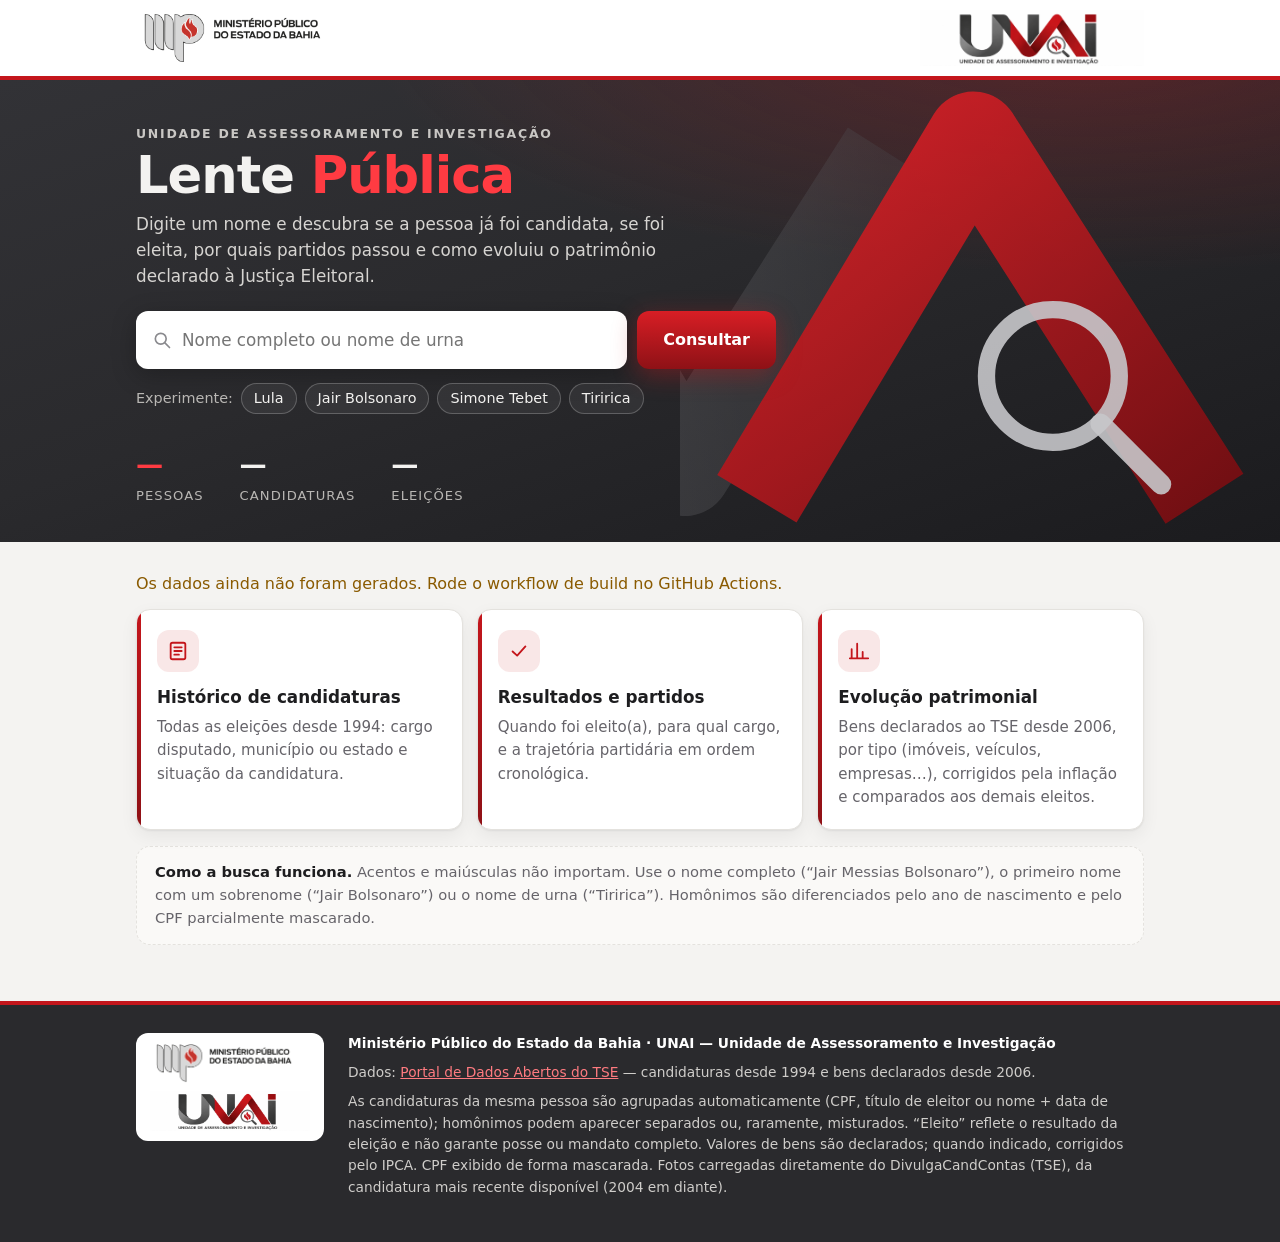
==== site/index.html @ 38b07f6b "Renomeia o site para Lente Pública e o botão para Consultar Co-Authored-By: Claude Opus 5.5 <noreply" ====
<!doctype html>
<html lang="pt-BR">
<head>
  <meta charset="utf-8">
  <meta name="viewport" content="width=device-width, initial-scale=1">
  <title>Lente Pública · UNAI</title>
  <meta name="description" content="UNAI — Unidade de Assessoramento e Investigação. Busque um nome e veja se a pessoa já foi candidata, se foi eleita, por quais partidos e a evolução do patrimônio declarado ao TSE.">
  <meta name="theme-color" content="#2a2a2d">
  <link rel="icon" href="data:image/svg+xml,%3Csvg xmlns='http://www.w3.org/2000/svg' viewBox='0 0 64 64'%3E%3Crect width='64' height='64' rx='14' fill='%232a2a2d'/%3E%3Cpath d='M10 16 L24 48 L32 30 L40 48 L54 16' fill='none' stroke='%23c4161c' stroke-width='8' stroke-linejoin='round' stroke-linecap='round'/%3E%3C/svg%3E">
  <link rel="stylesheet" href="style.css">
</head>
<body>
  <header class="barra-marca">
    <div class="wrap barra-inner">
      <a href="#" class="logo logo-mpba" id="home" aria-label="Início">
        <img src="assets/logo-mpba.png" width="300" height="81" alt="Ministério Público do Estado da Bahia">
      </a>
      <span class="logo logo-unai">
        <img src="assets/logo-unai.webp" width="2000" height="500" alt="UNAI — Unidade de Assessoramento e Investigação">
      </span>
    </div>
  </header>

  <section class="hero">
    <svg class="fita" viewBox="0 0 640 320" aria-hidden="true" preserveAspectRatio="xMaxYMid slice">
      <defs>
        <linearGradient id="gFita" x1="0" x2="1" y1="0" y2="1">
          <stop offset="0" stop-color="#e02229"/>
          <stop offset="1" stop-color="#7d0e12"/>
        </linearGradient>
        <linearGradient id="gCinza" x1="0" x2="1">
          <stop offset="0" stop-color="#8a8a8e"/>
          <stop offset="1" stop-color="#4a4a4e"/>
        </linearGradient>
      </defs>
      <path d="M60 30 L200 270 L340 50" stroke="url(#gCinza)" stroke-width="64" fill="none" stroke-linejoin="round" opacity=".35"/>
      <path d="M250 290 L400 40 L560 290" stroke="url(#gFita)" stroke-width="64" fill="none" stroke-linejoin="round"/>
      <circle cx="455" cy="205" r="46" fill="none" stroke="#d9d9dc" stroke-width="12" opacity=".9"/>
      <line x1="488" y1="238" x2="530" y2="280" stroke="#d9d9dc" stroke-width="14" stroke-linecap="round" opacity=".9"/>
    </svg>
    <div class="wrap hero-inner">
      <p class="sobretitulo">Unidade de Assessoramento e Investigação</p>
      <h1>Lente <span>Pública</span></h1>
      <p class="lead">Digite um nome e descubra se a pessoa já foi candidata, se foi eleita, por quais partidos passou e como evoluiu o patrimônio declarado à Justiça Eleitoral.</p>
      <form id="busca" class="busca" role="search">
        <label class="campo">
          <svg viewBox="0 0 24 24" aria-hidden="true"><circle cx="10.5" cy="10.5" r="6.5"/><path d="M15.5 15.5 21 21"/></svg>
          <input id="q" type="search" autocomplete="off" spellcheck="false"
                 placeholder="Nome completo ou nome de urna" aria-label="Nome">
        </label>
        <button type="submit">Consultar</button>
      </form>
      <p class="exemplos">Experimente:
        <a href="#q=Luiz Inácio Lula da Silva">Lula</a>
        <a href="#q=Jair Messias Bolsonaro">Jair Bolsonaro</a>
        <a href="#q=Simone Tebet">Simone Tebet</a>
        <a href="#q=Tiririca">Tiririca</a>
      </p>
      <dl class="numeros">
        <div><dt>pessoas</dt><dd id="n-pessoas">—</dd></div>
        <div><dt>candidaturas</dt><dd id="n-cands">—</dd></div>
        <div><dt>eleições</dt><dd id="n-anos">—</dd></div>
      </dl>
    </div>
  </section>

  <main class="wrap conteudo">
    <div id="status" class="status" aria-live="polite"></div>
    <section id="resultados"></section>
    <section id="ficha"></section>

    <section id="inicio" class="inicio">
      <div class="recursos">
        <article class="recurso">
          <span class="ico"><svg viewBox="0 0 24 24"><rect x="4" y="3" width="16" height="18" rx="2"/><path d="M8 8h8M8 12h8M8 16h5"/></svg></span>
          <h3>Histórico de candidaturas</h3>
          <p>Todas as eleições desde 1994: cargo disputado, município ou estado e situação da candidatura.</p>
        </article>
        <article class="recurso">
          <span class="ico"><svg viewBox="0 0 24 24"><path d="M5 12.5 10 17 19 7"/></svg></span>
          <h3>Resultados e partidos</h3>
          <p>Quando foi eleito(a), para qual cargo, e a trajetória partidária em ordem cronológica.</p>
        </article>
        <article class="recurso">
          <span class="ico"><svg viewBox="0 0 24 24"><path d="M4 20V10M10 20V4M16 20v-7M22 20H2"/></svg></span>
          <h3>Evolução patrimonial</h3>
          <p>Bens declarados ao TSE desde 2006, por tipo (imóveis, veículos, empresas…), corrigidos pela inflação e comparados aos demais eleitos.</p>
        </article>
      </div>
      <div class="aviso">
        <strong>Como a busca funciona.</strong> Acentos e maiúsculas não importam. Use o nome completo
        (“Jair Messias Bolsonaro”), o primeiro nome com um sobrenome (“Jair Bolsonaro”) ou o nome de urna (“Tiririca”).
        Homônimos são diferenciados pelo ano de nascimento e pelo CPF parcialmente mascarado.
      </div>
    </section>
  </main>

  <footer class="rodape">
    <div class="wrap rodape-inner">
      <div class="rodape-marca">
        <img src="assets/logo-mpba.png" width="300" height="81" alt="Ministério Público do Estado da Bahia" loading="lazy">
        <img src="assets/logo-unai.webp" width="2000" height="500" alt="UNAI" loading="lazy">
      </div>
      <div class="rodape-texto">
        <p><strong>Ministério Público do Estado da Bahia · UNAI — Unidade de Assessoramento e Investigação</strong></p>
        <p>Dados: <a href="https://dadosabertos.tse.jus.br" target="_blank" rel="noopener">Portal de Dados Abertos do TSE</a>
          — candidaturas desde 1994 e bens declarados desde 2006. <span id="meta-info"></span></p>
        <p>As candidaturas da mesma pessoa são agrupadas automaticamente (CPF, título de eleitor ou nome + data de nascimento);
          homônimos podem aparecer separados ou, raramente, misturados. “Eleito” reflete o resultado da eleição e não garante posse
          ou mandato completo. Valores de bens são declarados; quando indicado, corrigidos pelo IPCA. CPF exibido de forma mascarada.
          Fotos carregadas diretamente do DivulgaCandContas (TSE), da candidatura mais recente disponível (2004 em diante).</p>
      </div>
    </div>
  </footer>

  <script src="app.js"></script>
</body>
</html>
---- site/style.css ----
:root {
  /* Identidade UNAI */
  --vermelho: #c4161c;
  --vermelho-escuro: #8e1116;
  --grafite: #2a2a2d;
  --grafite-2: #3b3b3f;
  --cinza: #8a8a8e;

  --bg: #f4f3f1;
  --surface: #ffffff;
  --surface-2: #faf9f7;
  --ink: #1d1d1f;
  --muted: #66646a;
  --line: #e4e2de;
  --accent: var(--vermelho);
  --link: #a8121a;
  --ok: #17754a;
  --ok-bg: #e2f3ea;
  --warn: #8a5a00;
  --shadow: 0 1px 2px rgba(20, 20, 25, .06), 0 6px 18px rgba(20, 20, 25, .06);
  --radius: 14px;
  color-scheme: light;
}
@media (prefers-color-scheme: dark) {
  :root {
    --bg: #141416;
    --surface: #1d1d20;
    --surface-2: #232327;
    --ink: #ecebe8;
    --muted: #a5a3a8;
    --line: #313136;
    --link: #ff6b70;
    --ok: #6fd39b;
    --ok-bg: #16301f;
    --warn: #f0c060;
    --shadow: 0 1px 2px rgba(0, 0, 0, .3), 0 8px 24px rgba(0, 0, 0, .25);
    color-scheme: dark;
  }
}

* { box-sizing: border-box; }
html { scroll-behavior: smooth; }
body {
  margin: 0;
  background: var(--bg);
  color: var(--ink);
  font: 16px/1.55 "Segoe UI", system-ui, -apple-system, Roboto, sans-serif;
  -webkit-font-smoothing: antialiased;
}
a { color: var(--link); }
.wrap { max-width: 1040px; margin: 0 auto; padding: 0 16px; }

/* ---------- Barra da marca ---------- */
.barra-marca { background: #fff; border-bottom: 4px solid var(--vermelho); position: relative; z-index: 2; }
.barra-inner { display: flex; align-items: center; justify-content: space-between; gap: 16px; height: 76px; }
.logo { display: block; height: 100%; padding: 10px 0; min-width: 0; }
.logo img { height: 100%; width: auto; max-width: 100%; display: block; object-fit: contain; }
.logo-mpba { padding: 12px 0; }
.logo-unai img { object-position: right center; }

/* ---------- Hero ---------- */
.hero {
  position: relative; overflow: hidden; color: #f3f2f0;
  background:
    radial-gradient(1200px 400px at 85% -10%, rgba(196, 22, 28, .28), transparent 60%),
    linear-gradient(160deg, #323236 0%, var(--grafite) 45%, #1b1b1e 100%);
}
.fita { position: absolute; right: -40px; top: 0; height: 100%; width: min(640px, 70%); opacity: .9; pointer-events: none; }
/* Em telas médias a fita invadiria o texto: fica só como textura. */
@media (max-width: 1100px) { .fita { opacity: .18; } }
.hero-inner { position: relative; padding: 44px 16px 36px; }
.sobretitulo { margin: 0; text-transform: uppercase; letter-spacing: .14em; font-size: .78rem; color: #c9c7c4; font-weight: 600; }
.hero h1 { margin: 6px 0 8px; font-size: clamp(2.1rem, 5vw, 3.2rem); line-height: 1.05; letter-spacing: -.02em; font-weight: 800; }
.hero h1 span { color: #ff3b42; }
.lead { max-width: 560px; margin: 0 0 22px; color: #d6d4d1; font-size: 1.05rem; }

.busca { display: flex; gap: 10px; max-width: 640px; }
.campo {
  flex: 1; min-width: 0; display: flex; align-items: center; gap: 10px;
  background: #fff; border-radius: 12px; padding: 0 14px;
  box-shadow: 0 6px 24px rgba(0, 0, 0, .25);
  border: 2px solid transparent; transition: border-color .15s;
}
.campo:focus-within { border-color: var(--vermelho); }
.campo svg { width: 20px; height: 20px; flex: none; fill: none; stroke: #8a8a8e; stroke-width: 2; stroke-linecap: round; }
.campo input { flex: 1; min-width: 0; border: 0; outline: 0; font: inherit; font-size: 1.05rem; padding: 14px 0; background: transparent; color: #1d1d1f; }
.busca button {
  font: inherit; font-weight: 700; padding: 0 26px; border: 0; border-radius: 12px; cursor: pointer;
  color: #fff; background: linear-gradient(180deg, #d81e25, var(--vermelho-escuro));
  box-shadow: 0 6px 24px rgba(196, 22, 28, .4); transition: transform .1s, filter .15s;
}
.busca button:hover { filter: brightness(1.08); }
.busca button:active { transform: translateY(1px); }

.exemplos { margin: 14px 0 0; font-size: .9rem; color: #b9b7b4; display: flex; flex-wrap: wrap; align-items: center; gap: 8px; }
.exemplos a {
  color: #f3f2f0; text-decoration: none; padding: 3px 12px; border-radius: 999px;
  border: 1px solid rgba(255, 255, 255, .22); background: rgba(255, 255, 255, .06); transition: background .15s, border-color .15s;
}
.exemplos a:hover { background: rgba(196, 22, 28, .35); border-color: rgba(255, 90, 95, .6); }

.numeros { display: flex; flex-wrap: wrap; gap: 12px 36px; margin: 30px 0 0; }
.numeros div { display: flex; flex-direction: column-reverse; }
.numeros dt { color: #b9b7b4; font-size: .82rem; text-transform: uppercase; letter-spacing: .08em; }
.numeros dd { margin: 0; font-size: 1.7rem; font-weight: 800; font-variant-numeric: tabular-nums; }
.numeros div:first-child dd { color: #ff3b42; }

/* ---------- Conteúdo ---------- */
.conteudo { padding-top: 8px; padding-bottom: 32px; min-height: 40vh; }
.status { margin: 22px 0 12px; color: var(--muted); min-height: 1.5em; display: flex; align-items: center; gap: 10px; }
.status.erro { color: var(--warn); }
.spinner { width: 18px; height: 18px; border-radius: 50%; border: 3px solid var(--line); border-top-color: var(--vermelho); animation: gira .8s linear infinite; }
@keyframes gira { to { transform: rotate(360deg); } }

/* Tela inicial */
.recursos { display: grid; grid-template-columns: repeat(auto-fit, minmax(240px, 1fr)); gap: 14px; margin-top: 8px; }
.recurso { background: var(--surface); border: 1px solid var(--line); border-radius: var(--radius); padding: 20px; box-shadow: var(--shadow); position: relative; overflow: hidden; }
.recurso::after { content: ""; position: absolute; left: 0; top: 0; bottom: 0; width: 4px; background: linear-gradient(var(--vermelho), var(--vermelho-escuro)); }
.recurso h3 { margin: 12px 0 6px; font-size: 1.05rem; }
.recurso p { margin: 0; color: var(--muted); font-size: .94rem; }
.ico { display: inline-grid; place-items: center; width: 42px; height: 42px; border-radius: 12px; background: rgba(196, 22, 28, .1); }
.ico svg { width: 22px; height: 22px; fill: none; stroke: var(--vermelho); stroke-width: 2; stroke-linecap: round; stroke-linejoin: round; }
.aviso { margin-top: 16px; padding: 14px 18px; border-radius: var(--radius); background: var(--surface-2); border: 1px dashed var(--line); color: var(--muted); font-size: .92rem; }
.aviso strong { color: var(--ink); }

/* Lista de resultados */
.lista { display: grid; gap: 10px; }
.cartao {
  display: flex; align-items: center; gap: 14px; width: 100%; text-align: left; font: inherit; color: inherit;
  background: var(--surface); border: 1px solid var(--line); border-radius: var(--radius); padding: 14px 16px;
  cursor: pointer; box-shadow: var(--shadow); transition: transform .12s, border-color .12s;
  animation: surge .25s ease both;
}
.cartao:hover { border-color: var(--vermelho); transform: translateY(-1px); }
.cartao .info { min-width: 0; }
.cartao h3 { margin: 0 0 2px; font-size: 1.05rem; }
.cartao .linha { color: var(--muted); font-size: .9rem; }
.cartao .seta { margin-left: auto; color: var(--cinza); font-size: 1.4rem; }
@keyframes surge { from { opacity: 0; transform: translateY(4px); } }

.avatar {
  flex: none; display: grid; place-items: center; width: 46px; height: 46px; border-radius: 50%;
  color: #fff; font-weight: 700; letter-spacing: .02em;
  background: linear-gradient(145deg, #5a5a5f, var(--grafite));
}
.avatar.eleito { background: linear-gradient(145deg, #e02229, var(--vermelho-escuro)); }
.avatar.grande { width: 72px; height: 72px; font-size: 1.5rem; }
/* Com foto do TSE: retrato 3x4 na ficha, recorte circular nos resultados */
.avatar.com-foto { background: var(--surface-2); overflow: hidden; box-shadow: 0 0 0 2px var(--surface), 0 0 0 4px var(--line); }
.avatar.com-foto.eleito { box-shadow: 0 0 0 2px var(--surface), 0 0 0 4px var(--vermelho); }
.avatar.com-foto img { width: 100%; height: 100%; object-fit: cover; object-position: center 20%; display: block; animation: surge .3s ease both; }
.avatar.grande.com-foto { width: 96px; height: 128px; border-radius: 12px; }

.selo { display: inline-block; font-size: .75rem; font-weight: 700; padding: 2px 9px; border-radius: 999px; margin-left: 8px; vertical-align: 2px; letter-spacing: .02em; }
.selo.ok { background: var(--ok-bg); color: var(--ok); }
.selo.neutro { background: var(--surface-2); color: var(--muted); border: 1px solid var(--line); }

/* Ficha */
.voltar { background: none; border: 0; color: var(--link); font: inherit; cursor: pointer; padding: 0; margin: 4px 0 12px; }
.ficha-topo {
  display: flex; gap: 18px; align-items: center; background: var(--surface); border: 1px solid var(--line);
  border-radius: var(--radius); padding: 20px; box-shadow: var(--shadow); border-top: 4px solid var(--vermelho);
}
.ficha-topo h2 { margin: 0; font-size: 1.6rem; line-height: 1.2; }
.ficha-topo .linha { color: var(--muted); margin-top: 4px; font-size: .95rem; }

.resumo { display: grid; grid-template-columns: repeat(auto-fit, minmax(200px, 1fr)); gap: 12px; margin: 14px 0; }
.kpi { background: var(--surface); border: 1px solid var(--line); border-radius: var(--radius); padding: 14px 16px; box-shadow: var(--shadow); }
.kpi .rot { font-size: .8rem; color: var(--muted); text-transform: uppercase; letter-spacing: .05em; }
.kpi .val { font-size: 1.45rem; font-weight: 800; margin-top: 4px; }
.kpi .val.pequeno { font-size: 1rem; font-weight: 650; }
.kpi.destaque { background: linear-gradient(150deg, #323236, var(--grafite)); color: #f3f2f0; border-color: transparent; }
.kpi.destaque .rot { color: #c9c7c4; }
.kpi.destaque .val { color: #ff4d53; }

.bloco { background: var(--surface); border: 1px solid var(--line); border-radius: var(--radius); padding: 18px; margin: 14px 0; box-shadow: var(--shadow); }
.bloco h3 { margin: 0 0 14px; font-size: 1.05rem; display: flex; align-items: center; gap: 8px; }
.bloco h3::before { content: ""; width: 4px; height: 18px; border-radius: 2px; background: var(--vermelho); }
.nota { font-size: .85rem; color: var(--muted); margin: 10px 0 0; }

.partidos { display: flex; flex-wrap: wrap; gap: 8px; align-items: center; }
.partido { display: inline-flex; align-items: center; gap: 6px; border-radius: 999px; padding: 4px 12px 4px 6px; font-size: .9rem; background: var(--surface-2); border: 1px solid var(--line); }
.partido i { width: 12px; height: 12px; border-radius: 50%; display: inline-block; }
.partido small { color: var(--muted); }
.partidos .seta-p { color: var(--cinza); }

.tabela-wrap { overflow-x: auto; }
table { width: 100%; border-collapse: collapse; font-size: .92rem; }
th, td { text-align: left; padding: 10px 10px; border-bottom: 1px solid var(--line); vertical-align: top; }
td { white-space: nowrap; }
td.chapa-cel { white-space: normal; min-width: 160px; }
th { font-size: .75rem; color: var(--muted); font-weight: 700; text-transform: uppercase; letter-spacing: .05em; }
td.num, th.num { text-align: right; font-variant-numeric: tabular-nums; }
tr.eleito td:first-child { box-shadow: inset 4px 0 0 var(--ok); }
tbody tr:hover { background: var(--surface-2); }
.muted { color: var(--muted); }
.chapa { font-size: .86rem; line-height: 1.45; }
.chapa span { color: var(--muted); }
.chapa a { text-decoration: none; border-bottom: 1px dotted currentColor; }
.chapa a:hover { border-bottom-style: solid; }

.grafico svg { width: 100%; height: auto; display: block; }
.grafico .eixo { stroke: var(--line); }
.grafico .barra { fill: url(#gBarra); }
.grafico text { fill: var(--muted); font-size: 12px; font-family: inherit; }
.grafico text.valor { fill: var(--ink); font-weight: 700; }

/* Cores das categorias de bens (ordem de CATEGORIAS em scripts/build.py) */
:root { --cat0: #3b3b3f; --cat1: #9a9a9f; --cat2: #c4161c; --cat3: #e98a8e; --cat4: #e8a317; --cat5: #d6d3ce; }
@media (prefers-color-scheme: dark) {
  :root { --cat0: #d9d7d3; --cat1: #8d8b90; --cat2: #ff4d53; --cat3: #f2a6a9; --cat4: #f0b429; --cat5: #55545a; }
}
.cat0 { fill: var(--cat0); background: var(--cat0); }
.cat1 { fill: var(--cat1); background: var(--cat1); }
.cat2 { fill: var(--cat2); background: var(--cat2); }
.cat3 { fill: var(--cat3); background: var(--cat3); }
.cat4 { fill: var(--cat4); background: var(--cat4); }
.cat5 { fill: var(--cat5); background: var(--cat5); }
.grafico rect { stroke: var(--surface); stroke-width: 1; }
.legenda { display: flex; flex-wrap: wrap; gap: 6px 16px; margin: 4px 0 10px; font-size: .86rem; color: var(--muted); }
.legenda span { display: inline-flex; align-items: center; gap: 6px; }
.legenda i { width: 12px; height: 12px; border-radius: 3px; display: inline-block; }

.alternar { display: inline-flex; border: 1px solid var(--line); border-radius: 999px; padding: 3px; margin-bottom: 10px; background: var(--surface-2); }
.alternar button { font: inherit; font-size: .85rem; border: 0; background: none; color: var(--muted); padding: 5px 14px; border-radius: 999px; cursor: pointer; }
.alternar button[aria-pressed="true"] { background: var(--grafite); color: #fff; }

.selos-topo { margin-top: 8px; display: flex; flex-wrap: wrap; gap: 6px; }
.selos-topo .selo { margin: 0; }
.selo.alerta { background: rgba(196, 22, 28, .12); color: var(--vermelho); border: 1px solid rgba(196, 22, 28, .3); }
@media (prefers-color-scheme: dark) { .selo.alerta { color: #ff7b80; } }
tr.problema td:first-child { box-shadow: inset 4px 0 0 var(--vermelho); }

.fatos { list-style: none; margin: 0; padding: 0; display: grid; gap: 10px; }
.fatos li { display: flex; gap: 12px; align-items: flex-start; }
.fato-ico { flex: none; display: grid; place-items: center; width: 28px; height: 28px; border-radius: 8px; font-size: .8rem; background: var(--surface-2); border: 1px solid var(--line); color: var(--muted); }
.fato-ico.sobe { color: var(--vermelho); background: rgba(196, 22, 28, .08); border-color: rgba(196, 22, 28, .25); }
.fato-ico.desce { color: var(--ok); background: var(--ok-bg); border-color: transparent; }

.perfil { display: grid; grid-template-columns: repeat(auto-fit, minmax(150px, 1fr)); gap: 10px 18px; margin: 0; }
.perfil dt { font-size: .75rem; text-transform: uppercase; letter-spacing: .05em; color: var(--muted); }
.perfil dd { margin: 2px 0 0; font-weight: 600; }
.ocupacoes { margin-top: 14px; display: flex; flex-wrap: wrap; gap: 6px; align-items: center; font-size: .9rem; }
.ocup { background: var(--surface-2); border: 1px solid var(--line); border-radius: 999px; padding: 2px 10px; }
.ocup small { color: var(--muted); }

.companheiros { display: grid; grid-template-columns: repeat(auto-fill, minmax(240px, 1fr)); gap: 8px; }
.companheiro { display: flex; gap: 10px; align-items: center; text-decoration: none; color: inherit; padding: 8px 10px; border: 1px solid var(--line); border-radius: 12px; transition: border-color .12s; }
.companheiro:hover { border-color: var(--vermelho); }
.companheiro strong { display: block; font-size: .92rem; }
.companheiro small { color: var(--muted); font-size: .8rem; }
.avatar.pequeno { width: 34px; height: 34px; font-size: .8rem; }

td.partido-cel { white-space: normal; min-width: 90px; }
.colig { font-size: .78rem; color: var(--muted); max-width: 220px; line-height: 1.35; margin-top: 2px; }

/* Sanções */
.selo.forte { background: var(--vermelho); color: #fff; border-color: var(--vermelho); cursor: pointer; font: inherit; font-size: .75rem; font-weight: 700; }
.bloco.sancoes { border-color: rgba(196, 22, 28, .45); box-shadow: 0 0 0 3px rgba(196, 22, 28, .08), var(--shadow); }
.bloco.sancoes h3 { color: var(--vermelho); }
@media (prefers-color-scheme: dark) { .bloco.sancoes h3 { color: #ff7b80; } }
.lista-sancoes { list-style: none; margin: 0; padding: 0; display: grid; gap: 12px; }
.lista-sancoes li { border: 1px solid var(--line); border-radius: 12px; padding: 12px 14px; background: var(--surface-2); }
.sancao-topo { display: flex; flex-wrap: wrap; align-items: center; gap: 8px; }
.sancao-topo .selo { margin: 0; }
.cad { font-size: .72rem; font-weight: 800; letter-spacing: .06em; padding: 2px 8px; border-radius: 6px; background: var(--grafite); color: #fff; }
.sancao-info { display: grid; gap: 2px; margin-top: 8px; font-size: .88rem; }
.fonte { display: inline-block; margin-top: 8px; font-size: .86rem; font-weight: 600; }

/* ---------- Rodapé ---------- */
.rodape { background: var(--grafite); color: #cfcdca; margin-top: 24px; border-top: 4px solid var(--vermelho); }
.rodape-inner { display: flex; gap: 24px; align-items: flex-start; padding-top: 28px; padding-bottom: 36px; font-size: .86rem; }
.rodape-marca { flex: none; background: #fff; border-radius: 12px; padding: 10px 14px; display: flex; flex-direction: column; gap: 8px; align-items: flex-start; }
.rodape-marca img { display: block; height: 40px; width: auto; }
.rodape p { margin: 0 0 8px; }
.rodape strong { color: #fff; }
.rodape a { color: #ff7b80; }

@media (max-width: 640px) {
  .barra-inner { height: 60px; }
  .logo, .logo-mpba { padding: 8px 0; }
  .hero-inner { padding-top: 32px; }
  .fita { opacity: .15; width: 100%; right: -30%; }
  .busca button { padding: 0 16px; }
  .numeros dd { font-size: 1.35rem; }
  .ficha-topo { flex-direction: column; align-items: flex-start; }
  .rodape-inner { flex-direction: column; }
}
@media (prefers-reduced-motion: reduce) {
  *, *::before, *::after { animation: none !important; transition: none !important; scroll-behavior: auto !important; }
}
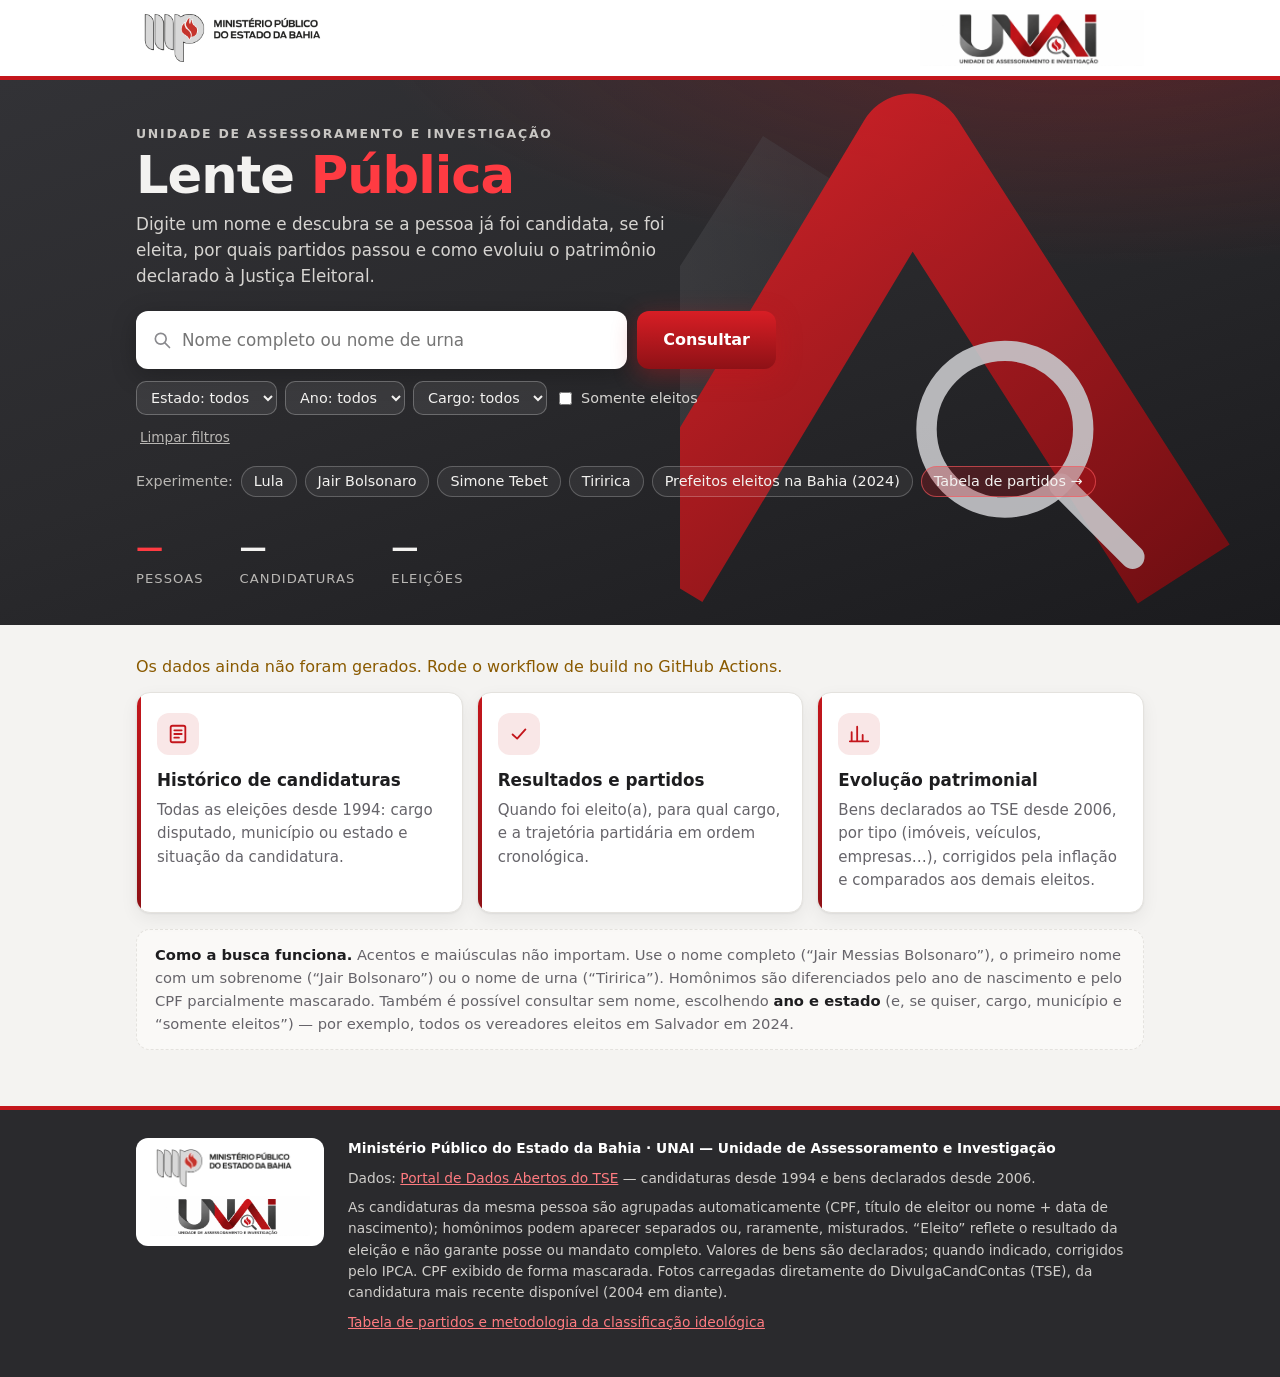
==== commit ebb325e7: "Consulta por estado, ano, cargo e município; tabela de partidos e espectro das legendas - Filtros na" ====
--- a/site/index.html
+++ b/site/index.html
@@ -49,12 +49,22 @@
                  placeholder="Nome completo ou nome de urna" aria-label="Nome">
         </label>
         <button type="submit">Consultar</button>
+        <div class="filtros" role="group" aria-label="Filtros">
+          <select id="f-uf" aria-label="Estado"><option value="">Estado: todos</option></select>
+          <select id="f-ano" aria-label="Ano da eleição"><option value="">Ano: todos</option></select>
+          <select id="f-cargo" aria-label="Cargo"><option value="">Cargo: todos</option></select>
+          <select id="f-mun" aria-label="Município" hidden><option value="">Município: todos</option></select>
+          <label class="check"><input type="checkbox" id="f-eleitos"> Somente eleitos</label>
+          <button type="button" id="f-limpar" class="limpar">Limpar filtros</button>
+        </div>
       </form>
       <p class="exemplos">Experimente:
         <a href="#q=Luiz Inácio Lula da Silva">Lula</a>
         <a href="#q=Jair Messias Bolsonaro">Jair Bolsonaro</a>
         <a href="#q=Simone Tebet">Simone Tebet</a>
         <a href="#q=Tiririca">Tiririca</a>
+        <a href="#ano=2024&uf=BA&cargo=PREFEITO&eleitos=1">Prefeitos eleitos na Bahia (2024)</a>
+        <a href="#partidos=1" class="destaque-link">Tabela de partidos →</a>
       </p>
       <dl class="numeros">
         <div><dt>pessoas</dt><dd id="n-pessoas">—</dd></div>
@@ -68,6 +78,7 @@
     <div id="status" class="status" aria-live="polite"></div>
     <section id="resultados"></section>
     <section id="ficha"></section>
+    <section id="partidos"></section>
 
     <section id="inicio" class="inicio">
       <div class="recursos">
@@ -91,6 +102,8 @@
         <strong>Como a busca funciona.</strong> Acentos e maiúsculas não importam. Use o nome completo
         (“Jair Messias Bolsonaro”), o primeiro nome com um sobrenome (“Jair Bolsonaro”) ou o nome de urna (“Tiririca”).
         Homônimos são diferenciados pelo ano de nascimento e pelo CPF parcialmente mascarado.
+        Também é possível consultar sem nome, escolhendo <strong>ano e estado</strong> (e, se quiser, cargo, município e
+        “somente eleitos”) — por exemplo, todos os vereadores eleitos em Salvador em 2024.
       </div>
     </section>
   </main>
@@ -109,6 +122,7 @@
           homônimos podem aparecer separados ou, raramente, misturados. “Eleito” reflete o resultado da eleição e não garante posse
           ou mandato completo. Valores de bens são declarados; quando indicado, corrigidos pelo IPCA. CPF exibido de forma mascarada.
           Fotos carregadas diretamente do DivulgaCandContas (TSE), da candidatura mais recente disponível (2004 em diante).</p>
+        <p><a href="#partidos=1">Tabela de partidos e metodologia da classificação ideológica</a></p>
       </div>
     </div>
   </footer>
--- a/site/style.css
+++ b/site/style.css
@@ -92,6 +92,50 @@
 .busca button:hover { filter: brightness(1.08); }
 .busca button:active { transform: translateY(1px); }
 
+.busca { flex-wrap: wrap; }
+.filtros { flex-basis: 100%; display: flex; flex-wrap: wrap; gap: 8px; align-items: center; margin-top: 2px; }
+.filtros select {
+  font: inherit; font-size: .9rem; padding: 7px 10px; border-radius: 10px; min-width: 0; max-width: 100%;
+  border: 1px solid rgba(255, 255, 255, .25); background: rgba(255, 255, 255, .08); color: #f3f2f0;
+}
+.filtros select option { color: #1d1d1f; }
+.filtros select:focus { outline: 2px solid var(--vermelho); outline-offset: 1px; }
+.filtros .check { display: inline-flex; align-items: center; gap: 6px; font-size: .9rem; color: #d6d4d1; cursor: pointer; }
+.filtros .limpar { font: inherit; font-size: .85rem; background: none; border: 0; color: #b9b7b4; text-decoration: underline; cursor: pointer; padding: 4px; box-shadow: none; }
+.exemplos .destaque-link { border-color: rgba(255, 90, 95, .6); background: rgba(196, 22, 28, .25); }
+
+.paginacao { display: flex; align-items: center; justify-content: center; gap: 14px; margin: 12px 0; color: var(--muted); font-size: .9rem; }
+.paginacao button { font: inherit; padding: 6px 14px; border-radius: 10px; border: 1px solid var(--line); background: var(--surface); color: var(--ink); cursor: pointer; }
+.paginacao button:disabled { opacity: .4; cursor: default; }
+.cartao .contexto { color: var(--ink); }
+.ok-txt { color: var(--ok); font-weight: 700; }
+
+/* Espectro ideológico */
+.espectro-resumo { margin: 0 0 12px; }
+.regua { margin: 8px 0 14px; }
+.regua-faixas { display: flex; height: 22px; border-radius: 8px; overflow: hidden; font-size: .66rem; color: var(--muted); }
+.regua-faixas span { display: grid; place-items: center; overflow: hidden; white-space: nowrap; text-overflow: ellipsis; border-right: 1px solid var(--surface); }
+.regua-faixas span:nth-child(1) { background: #d9d6f0; } .regua-faixas span:nth-child(2) { background: #e3e1f3; }
+.regua-faixas span:nth-child(3) { background: #ecebf6; } .regua-faixas span:nth-child(4) { background: #f1f1f1; }
+.regua-faixas span:nth-child(5) { background: #e9f0f5; } .regua-faixas span:nth-child(6) { background: #dde8f1; }
+.regua-faixas span:nth-child(7) { background: #d0dfec; }
+@media (prefers-color-scheme: dark) {
+  .regua-faixas span:nth-child(n) { background: #26262b; } .regua-faixas span:nth-child(odd) { background: #2d2d33; }
+}
+.regua-trilho { position: relative; height: 34px; border-bottom: 2px solid var(--line); }
+.regua-trilho .marca { position: absolute; bottom: -6px; transform: translateX(-50%); display: flex; flex-direction: column; align-items: center; }
+.regua-trilho .marca::after { content: ""; width: 10px; height: 10px; border-radius: 50%; background: var(--cinza); border: 2px solid var(--surface); }
+.regua-trilho .marca i { font-style: normal; font-size: .62rem; color: var(--muted); white-space: nowrap; margin-bottom: 1px; }
+.regua-trilho .marca.principal { z-index: 2; }
+.regua-trilho .marca.principal::after { width: 16px; height: 16px; background: var(--vermelho); }
+.regua-trilho .marca.principal b { font-size: .75rem; color: var(--ink); margin-bottom: 1px; }
+.regua-rotulos { display: flex; justify-content: space-between; font-size: .72rem; color: var(--muted); margin-top: 8px; }
+.espectro-legendas { margin-top: 4px; }
+.mini-regua { position: relative; width: 90px; height: 6px; border-radius: 3px; background: linear-gradient(90deg, #d9d6f0, #f1f1f1, #d0dfec); }
+.mini-regua i { position: absolute; top: -3px; width: 12px; height: 12px; border-radius: 50%; background: var(--grafite); transform: translateX(-50%); border: 2px solid var(--surface); }
+.tabela-partidos td { vertical-align: middle; }
+.espectro-cel { white-space: normal; min-width: 150px; font-size: .88rem; }
+
 .exemplos { margin: 14px 0 0; font-size: .9rem; color: #b9b7b4; display: flex; flex-wrap: wrap; align-items: center; gap: 8px; }
 .exemplos a {
   color: #f3f2f0; text-decoration: none; padding: 3px 12px; border-radius: 999px;
@@ -254,6 +298,15 @@
 td.partido-cel { white-space: normal; min-width: 90px; }
 .colig { font-size: .78rem; color: var(--muted); max-width: 220px; line-height: 1.35; margin-top: 2px; }
 
+/* Financiamento de campanha */
+:root { --fin0: #c4161c; --fin1: #e98a8e; --fin2: #9a9a9f; }
+@media (prefers-color-scheme: dark) { :root { --fin0: #ff4d53; --fin1: #f2a6a9; --fin2: #6e6d72; } }
+.fin0 { background: var(--fin0); } .fin1 { background: var(--fin1); } .fin2 { background: var(--fin2); }
+.resumo-fin { margin-top: 0; grid-template-columns: minmax(220px, 360px); }
+.barra-fin-cel { min-width: 180px; white-space: normal; }
+.barra-fin { display: flex; height: 12px; border-radius: 6px; overflow: hidden; background: var(--surface-2); border: 1px solid var(--line); }
+.barra-fin i { display: block; height: 100%; }
+
 /* Sanções */
 .selo.forte { background: var(--vermelho); color: #fff; border-color: var(--vermelho); cursor: pointer; font: inherit; font-size: .75rem; font-weight: 700; }
 .bloco.sancoes { border-color: rgba(196, 22, 28, .45); box-shadow: 0 0 0 3px rgba(196, 22, 28, .08), var(--shadow); }
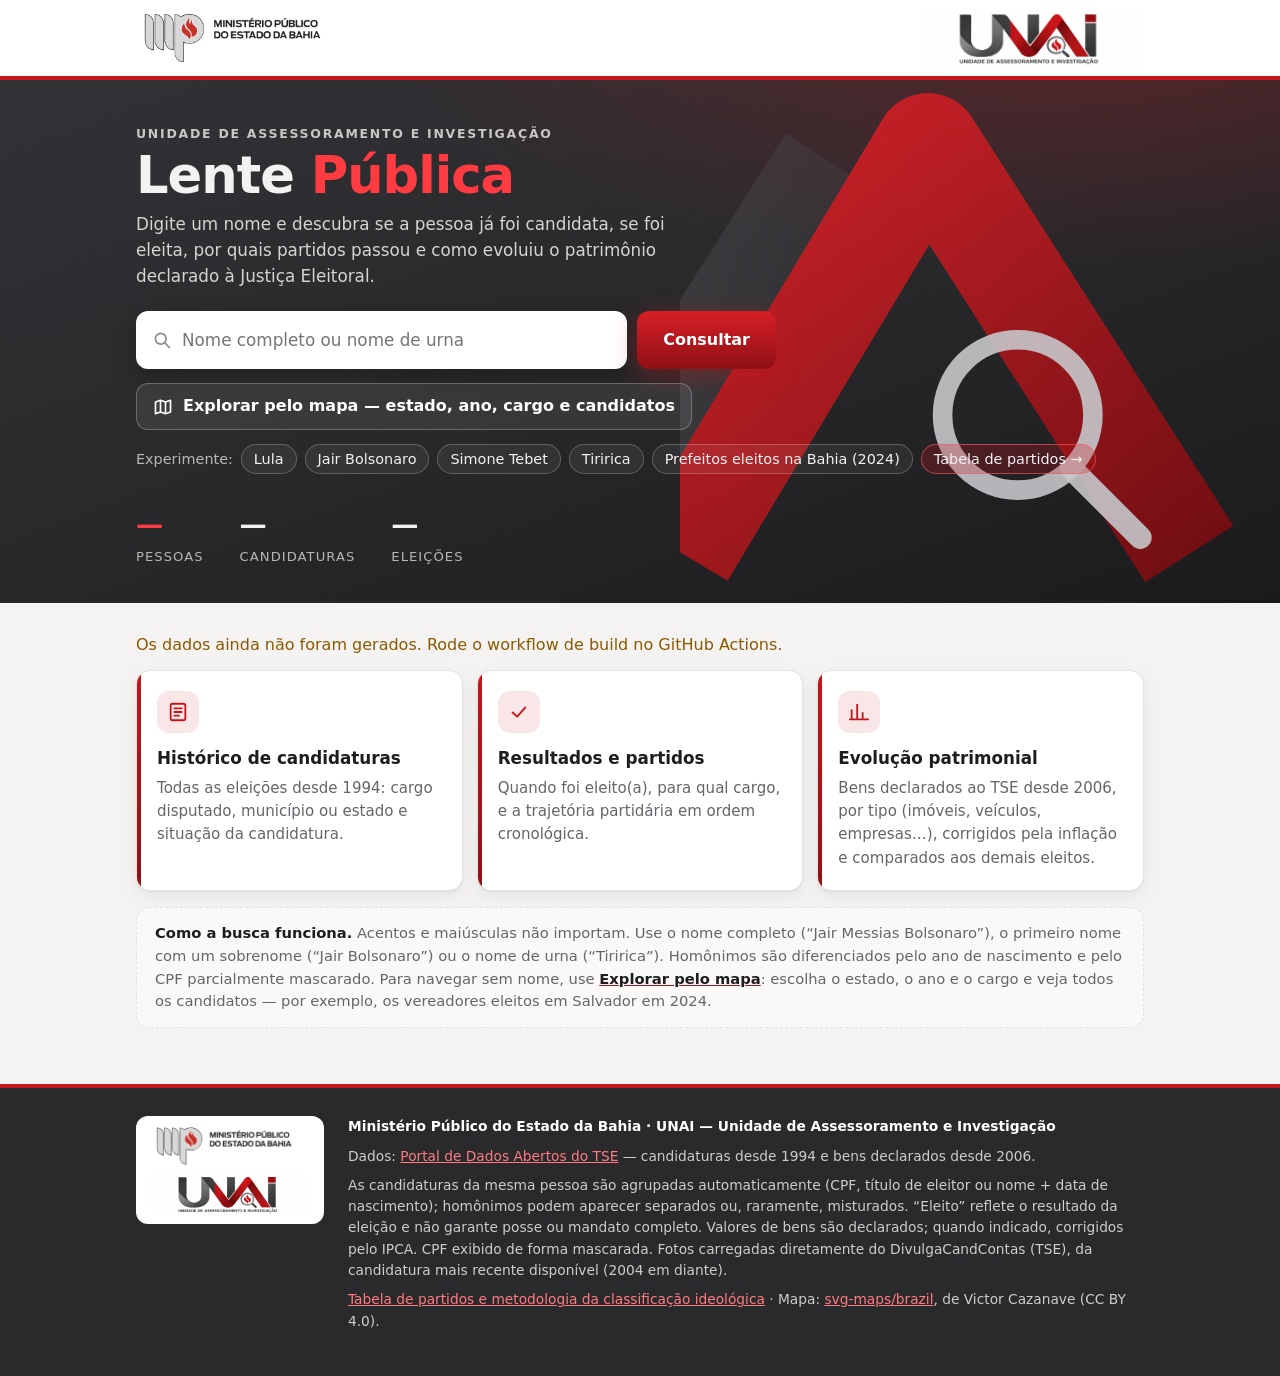
==== commit 3d1f426d: "Explorar pelo mapa (estado → ano → cargo → candidatos) e selo de espectro no topo da ficha - Mapa do" ====
--- a/site/index.html
+++ b/site/index.html
@@ -49,21 +49,17 @@
                  placeholder="Nome completo ou nome de urna" aria-label="Nome">
         </label>
         <button type="submit">Consultar</button>
-        <div class="filtros" role="group" aria-label="Filtros">
-          <select id="f-uf" aria-label="Estado"><option value="">Estado: todos</option></select>
-          <select id="f-ano" aria-label="Ano da eleição"><option value="">Ano: todos</option></select>
-          <select id="f-cargo" aria-label="Cargo"><option value="">Cargo: todos</option></select>
-          <select id="f-mun" aria-label="Município" hidden><option value="">Município: todos</option></select>
-          <label class="check"><input type="checkbox" id="f-eleitos"> Somente eleitos</label>
-          <button type="button" id="f-limpar" class="limpar">Limpar filtros</button>
-        </div>
       </form>
+      <a href="#explorar=1" class="botao-mapa">
+        <svg viewBox="0 0 24 24" aria-hidden="true"><path d="M9 4 3 6v14l6-2 6 2 6-2V4l-6 2-6-2Z"/><path d="M9 4v14M15 6v14"/></svg>
+        Explorar pelo mapa — estado, ano, cargo e candidatos
+      </a>
       <p class="exemplos">Experimente:
         <a href="#q=Luiz Inácio Lula da Silva">Lula</a>
         <a href="#q=Jair Messias Bolsonaro">Jair Bolsonaro</a>
         <a href="#q=Simone Tebet">Simone Tebet</a>
         <a href="#q=Tiririca">Tiririca</a>
-        <a href="#ano=2024&uf=BA&cargo=PREFEITO&eleitos=1">Prefeitos eleitos na Bahia (2024)</a>
+        <a href="#explorar=1&uf=BA&ano=2024&cargo=PREFEITO&eleitos=1">Prefeitos eleitos na Bahia (2024)</a>
         <a href="#partidos=1" class="destaque-link">Tabela de partidos →</a>
       </p>
       <dl class="numeros">
@@ -77,6 +73,7 @@
   <main class="wrap conteudo">
     <div id="status" class="status" aria-live="polite"></div>
     <section id="resultados"></section>
+    <section id="explorar"></section>
     <section id="ficha"></section>
     <section id="partidos"></section>
 
@@ -102,8 +99,8 @@
         <strong>Como a busca funciona.</strong> Acentos e maiúsculas não importam. Use o nome completo
         (“Jair Messias Bolsonaro”), o primeiro nome com um sobrenome (“Jair Bolsonaro”) ou o nome de urna (“Tiririca”).
         Homônimos são diferenciados pelo ano de nascimento e pelo CPF parcialmente mascarado.
-        Também é possível consultar sem nome, escolhendo <strong>ano e estado</strong> (e, se quiser, cargo, município e
-        “somente eleitos”) — por exemplo, todos os vereadores eleitos em Salvador em 2024.
+        Para navegar sem nome, use <a href="#explorar=1"><strong>Explorar pelo mapa</strong></a>: escolha o estado, o ano e o cargo
+        e veja todos os candidatos — por exemplo, os vereadores eleitos em Salvador em 2024.
       </div>
     </section>
   </main>
@@ -122,7 +119,8 @@
           homônimos podem aparecer separados ou, raramente, misturados. “Eleito” reflete o resultado da eleição e não garante posse
           ou mandato completo. Valores de bens são declarados; quando indicado, corrigidos pelo IPCA. CPF exibido de forma mascarada.
           Fotos carregadas diretamente do DivulgaCandContas (TSE), da candidatura mais recente disponível (2004 em diante).</p>
-        <p><a href="#partidos=1">Tabela de partidos e metodologia da classificação ideológica</a></p>
+        <p><a href="#partidos=1">Tabela de partidos e metodologia da classificação ideológica</a> ·
+          Mapa: <a href="https://github.com/VictorCazanave/svg-maps" target="_blank" rel="noopener">svg-maps/brazil</a>, de Victor Cazanave (CC BY 4.0).</p>
       </div>
     </div>
   </footer>
--- a/site/style.css
+++ b/site/style.css
@@ -110,6 +110,67 @@
 .cartao .contexto { color: var(--ink); }
 .ok-txt { color: var(--ok); font-weight: 700; }
 
+/* Botão "Explorar pelo mapa" (capa) */
+.botao-mapa {
+  display: inline-flex; align-items: center; gap: 10px; margin-top: 14px; padding: 10px 16px; border-radius: 12px;
+  color: #fff; text-decoration: none; font-weight: 600; background: rgba(255, 255, 255, .08);
+  border: 1px solid rgba(255, 255, 255, .25); transition: background .15s, border-color .15s;
+}
+.botao-mapa:hover { background: rgba(196, 22, 28, .35); border-color: rgba(255, 90, 95, .7); }
+.botao-mapa svg { width: 20px; height: 20px; fill: none; stroke: currentColor; stroke-width: 2; stroke-linejoin: round; }
+
+/* Explorar */
+.explorar-topo { display: flex; flex-wrap: wrap; align-items: center; justify-content: space-between; gap: 8px 16px; margin-bottom: 16px; }
+.trilha { display: flex; flex-wrap: wrap; align-items: center; gap: 6px; font-weight: 600; }
+.trilha a { color: var(--link); text-decoration: none; padding: 3px 10px; border-radius: 999px; background: var(--surface-2); border: 1px solid var(--line); }
+.trilha a:hover { border-color: var(--vermelho); }
+.trilha [aria-current] { padding: 3px 12px; border-radius: 999px; background: var(--grafite); color: #fff; }
+.trilha .sep { color: var(--cinza); }
+.etapa { font-size: .82rem; color: var(--muted); text-transform: uppercase; letter-spacing: .05em; }
+
+.mapa-wrap { display: grid; grid-template-columns: minmax(0, 1.4fr) minmax(220px, 1fr); gap: 20px; align-items: start; }
+.mapa { width: 100%; height: auto; display: block; max-height: 560px; }
+.mapa path { fill: var(--surface-2); stroke: var(--grafite-2); stroke-width: .8; cursor: pointer; transition: fill .15s; }
+@media (prefers-color-scheme: dark) { .mapa path { stroke: #7a7a80; } }
+.mapa a:hover path, .mapa a:focus path { fill: var(--vermelho); }
+.mapa a:focus { outline: none; }
+.mapa-rotulos text { font-size: 11px; font-weight: 700; fill: var(--muted); text-anchor: middle; dominant-baseline: middle; pointer-events: none; }
+.mapa-rotulos text.peq { font-size: 8px; }
+.mapa-lado p { margin: 0 0 10px; }
+.chips-uf { display: grid; grid-template-columns: repeat(auto-fill, minmax(46px, 1fr)); gap: 6px; margin-bottom: 14px; }
+.chip { display: grid; place-items: center; padding: 6px 0; border-radius: 8px; border: 1px solid var(--line); text-decoration: none;
+  color: var(--ink); font-weight: 700; font-size: .85rem; background: var(--surface); }
+.chip:hover { border-color: var(--vermelho); color: var(--vermelho); }
+
+.grade-opcoes { display: grid; grid-template-columns: repeat(auto-fill, minmax(180px, 1fr)); gap: 10px; }
+.card-opcao { display: flex; flex-direction: column; gap: 2px; padding: 14px 16px; border-radius: 12px; text-decoration: none; color: var(--ink);
+  background: var(--surface); border: 1px solid var(--line); box-shadow: var(--shadow); transition: transform .12s, border-color .12s; }
+.card-opcao:hover { transform: translateY(-2px); border-color: var(--vermelho); }
+.card-opcao strong { font-size: 1.25rem; }
+.card-opcao span { font-size: .85rem; color: var(--muted); }
+.card-opcao.destaque { background: linear-gradient(150deg, #323236, var(--grafite)); color: #fff; border-color: transparent; }
+.card-opcao.destaque span { color: #d6d4d1; }
+
+.filtros-lista { display: flex; flex-wrap: wrap; gap: 10px 18px; align-items: end; }
+.campo-lista { display: flex; flex-direction: column; gap: 4px; font-size: .8rem; color: var(--muted); text-transform: uppercase; letter-spacing: .04em; }
+.campo-lista select { font: inherit; font-size: .95rem; text-transform: none; letter-spacing: 0; padding: 8px 10px; border-radius: 10px;
+  border: 1px solid var(--line); background: var(--surface); color: var(--ink); min-width: 240px; max-width: 100%; }
+.filtros-lista .check { display: inline-flex; align-items: center; gap: 6px; cursor: pointer; padding-bottom: 8px; }
+
+/* Selo de espectro no topo da ficha */
+.selo.espectro-selo { position: relative; display: inline-flex; align-items: center; gap: 8px; cursor: pointer; font: inherit; font-size: .78rem;
+  padding: 3px 10px 3px 58px; background: var(--surface-2); color: var(--ink); border: 1px solid var(--line); }
+.selo.espectro-selo::before { content: ""; position: absolute; left: 10px; top: 50%; width: 40px; height: 5px; margin-top: -2.5px; border-radius: 3px;
+  background: linear-gradient(90deg, #b9b3e6, #e6e6e6, #9fc0dc); }
+.selo.espectro-selo i { position: absolute; top: 50%; width: 9px; height: 9px; margin: -4.5px 0 0 5.5px; border-radius: 50%;
+  background: var(--grafite); border: 2px solid var(--surface); transform: translateX(-50%); margin-left: 0; }
+.selo.espectro-selo u { color: var(--link); text-decoration: none; font-weight: 700; }
+.selo.espectro-selo:hover { border-color: var(--vermelho); }
+
+@media (max-width: 760px) {
+  .mapa-wrap { grid-template-columns: 1fr; }
+}
+
 /* Espectro ideológico */
 .espectro-resumo { margin: 0 0 12px; }
 .regua { margin: 8px 0 14px; }
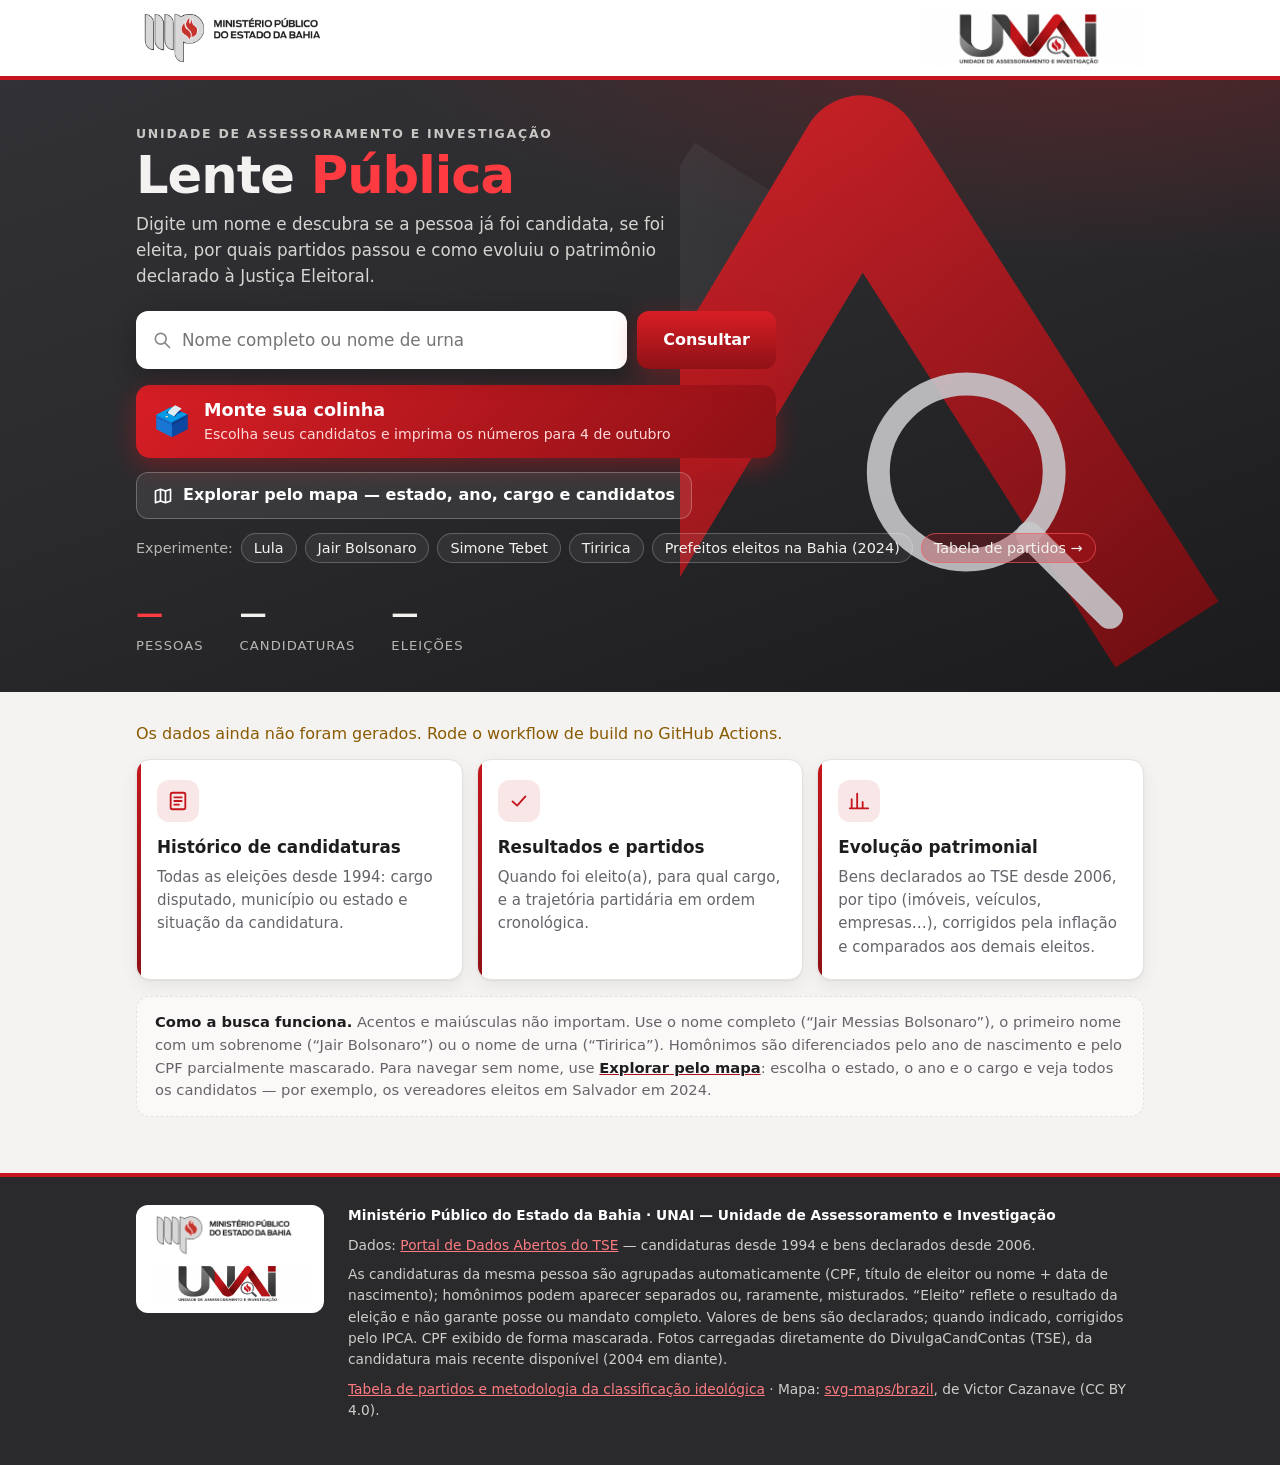
==== commit b22cabe3: "Colinha: monte sua lista de candidatos e imprima os números para o dia da eleição - Candidatos que e" ====
--- a/site/index.html
+++ b/site/index.html
@@ -50,6 +50,10 @@
         </label>
         <button type="submit">Consultar</button>
       </form>
+      <a href="#colinha=1" class="botao-colinha">
+        <span class="urna" aria-hidden="true">🗳️</span>
+        <span><strong>Monte sua colinha</strong><small>Escolha seus candidatos e imprima os números para 4 de outubro</small></span>
+      </a>
       <a href="#explorar=1" class="botao-mapa">
         <svg viewBox="0 0 24 24" aria-hidden="true"><path d="M9 4 3 6v14l6-2 6 2 6-2V4l-6 2-6-2Z"/><path d="M9 4v14M15 6v14"/></svg>
         Explorar pelo mapa — estado, ano, cargo e candidatos
--- a/site/style.css
+++ b/site/style.css
@@ -110,6 +110,81 @@
 .cartao .contexto { color: var(--ink); }
 .ok-txt { color: var(--ok); font-weight: 700; }
 
+/* Botão "Monte sua colinha" (capa) */
+.botao-colinha {
+  display: flex; align-items: center; gap: 14px; margin-top: 16px; max-width: 640px; padding: 12px 18px; border-radius: 14px;
+  text-decoration: none; color: #fff; background: linear-gradient(135deg, #d81e25, var(--vermelho-escuro));
+  box-shadow: 0 8px 26px rgba(196, 22, 28, .45); transition: transform .12s, filter .15s;
+}
+.botao-colinha:hover { transform: translateY(-1px); filter: brightness(1.07); }
+.botao-colinha .urna { font-size: 1.8rem; line-height: 1; }
+.botao-colinha strong { display: block; font-size: 1.1rem; }
+.botao-colinha small { display: block; color: #ffd9da; font-size: .88rem; }
+
+/* Colinha — escolha */
+.botao-primario { display: inline-block; font: inherit; font-weight: 700; padding: 10px 18px; border-radius: 12px; border: 0; cursor: pointer;
+  text-decoration: none; color: #fff; background: linear-gradient(180deg, #d81e25, var(--vermelho-escuro)); }
+.botao-sec { display: inline-block; padding: 10px 14px; border-radius: 12px; border: 1px solid var(--line); text-decoration: none; color: var(--ink); background: var(--surface); }
+.acoes { display: flex; flex-wrap: wrap; gap: 10px; align-items: center; }
+.vaga-topo { display: flex; flex-wrap: wrap; justify-content: space-between; align-items: baseline; gap: 6px 14px; }
+.vaga-topo h3 { margin-bottom: 8px; }
+.vaga-topo small { font-weight: 400; color: var(--muted); font-size: .82rem; margin-left: 6px; }
+.vaga-escolha { font-size: .95rem; padding: 4px 12px; border-radius: 999px; background: var(--surface-2); border: 1px solid var(--line); }
+.vaga-escolha b { color: var(--vermelho); font-size: 1.05rem; }
+.vaga-ctrl { display: flex; flex-wrap: wrap; gap: 8px 12px; align-items: center; margin: 6px 0 10px; }
+.vaga-ctrl input[type=search] { flex: 1 1 240px; font: inherit; padding: 9px 12px; border-radius: 10px; border: 1px solid var(--line); background: var(--surface); color: var(--ink); }
+.vaga-ctrl select { font: inherit; padding: 8px; border-radius: 10px; border: 1px solid var(--line); background: var(--surface); color: var(--ink); max-width: 220px; }
+.legenda-sel { font-size: .85rem; color: var(--muted); display: inline-flex; gap: 6px; align-items: center; flex-wrap: wrap; }
+.branco { font: inherit; font-size: .88rem; padding: 8px 12px; border-radius: 10px; border: 1px dashed var(--cinza); background: none; color: var(--ink); cursor: pointer; }
+.lista-cand { list-style: none; margin: 0; padding: 0; max-height: 420px; overflow-y: auto; display: grid; gap: 6px; border-top: 1px solid var(--line); padding-top: 8px; }
+.cand { display: grid; grid-template-columns: 44px 1fr auto auto; align-items: center; gap: 12px; padding: 6px 10px; border-radius: 12px;
+  border: 1px solid var(--line); background: var(--surface); cursor: pointer; transition: border-color .12s, background .12s; }
+.cand:hover, .cand:focus { border-color: var(--vermelho); outline: none; }
+.cand img { width: 44px; height: 58px; object-fit: cover; border-radius: 8px; background: var(--surface-2); }
+.cand-info strong { display: block; }
+.cand-info small { color: var(--muted); font-size: .8rem; }
+.cand-info em { display: block; font-style: normal; font-size: .75rem; margin-top: 2px; }
+.cand-info em.grave { color: var(--vermelho); font-weight: 700; }
+.cand-info em.leve { color: var(--muted); }
+.cand-num { font-size: 1.35rem; font-weight: 800; font-variant-numeric: tabular-nums; letter-spacing: .06em; }
+.cand-ficha { font-size: .75rem; color: var(--link); }
+.cand.sel { border-color: var(--vermelho); background: rgba(196, 22, 28, .08); box-shadow: inset 4px 0 0 var(--vermelho); }
+.cand.sel .cand-num { color: var(--vermelho); }
+.cand.bloqueado { opacity: .35; cursor: not-allowed; }
+.barra-colinha { position: sticky; bottom: 10px; z-index: 5; display: flex; flex-wrap: wrap; justify-content: space-between; align-items: center; gap: 10px;
+  padding: 10px 14px; border-radius: 14px; background: var(--grafite); color: #fff; box-shadow: 0 10px 30px rgba(0, 0, 0, .3); margin-top: 14px; }
+
+/* Colinha — folha para impressão */
+.colinha-folha { max-width: 720px; margin: 14px auto; background: #fff; color: #111; border: 2px dashed #999; border-radius: 12px; padding: 22px 24px; }
+.colinha-cab { display: flex; flex-wrap: wrap; justify-content: space-between; align-items: baseline; gap: 6px; border-bottom: 3px solid #111; padding-bottom: 8px; }
+.colinha-cab strong { font-size: 1.5rem; letter-spacing: .06em; }
+.colinha-cab span { font-size: .9rem; }
+.colinha-ordem { margin: 10px 0; font-size: .92rem; }
+.colinha-tab { width: 100%; border-collapse: collapse; }
+.colinha-tab td { border-bottom: 1px solid #ccc; padding: 10px 6px; vertical-align: middle; white-space: normal; }
+.colinha-tab .c-cargo { font-weight: 700; width: 30%; }
+.colinha-tab .c-desc { font-size: .92rem; }
+.colinha-tab .vazio { color: #888; }
+.digitos { display: inline-flex; gap: 4px; }
+.digitos i { font-style: normal; display: grid; place-items: center; width: 30px; height: 38px; border: 2px solid #111; border-radius: 6px;
+  font-size: 1.4rem; font-weight: 800; font-family: ui-monospace, "Consolas", monospace; }
+.colinha-avisos { margin: 12px 0 6px; padding-left: 18px; font-size: .82rem; }
+.colinha-rodape { font-size: .72rem; color: #666; border-top: 1px solid #ddd; padding-top: 6px; }
+
+@media print {
+  body { background: #fff; }
+  body.modo-colinha .barra-marca, body.modo-colinha .hero, body.modo-colinha .rodape, body.modo-colinha .nao-imprimir,
+  body.modo-colinha #status, body.modo-colinha #inicio { display: none !important; }
+  body.modo-colinha .colinha-folha { border: 1px dashed #999; margin: 0 auto; box-shadow: none; }
+  .digitos i { -webkit-print-color-adjust: exact; print-color-adjust: exact; }
+}
+@media (max-width: 560px) {
+  .cand { grid-template-columns: 38px 1fr auto; }
+  .cand-ficha { grid-column: 2; }
+  .colinha-tab .c-cargo { width: auto; }
+  .digitos i { width: 24px; height: 32px; font-size: 1.1rem; }
+}
+
 /* Botão "Explorar pelo mapa" (capa) */
 .botao-mapa {
   display: inline-flex; align-items: center; gap: 10px; margin-top: 14px; padding: 10px 16px; border-radius: 12px;
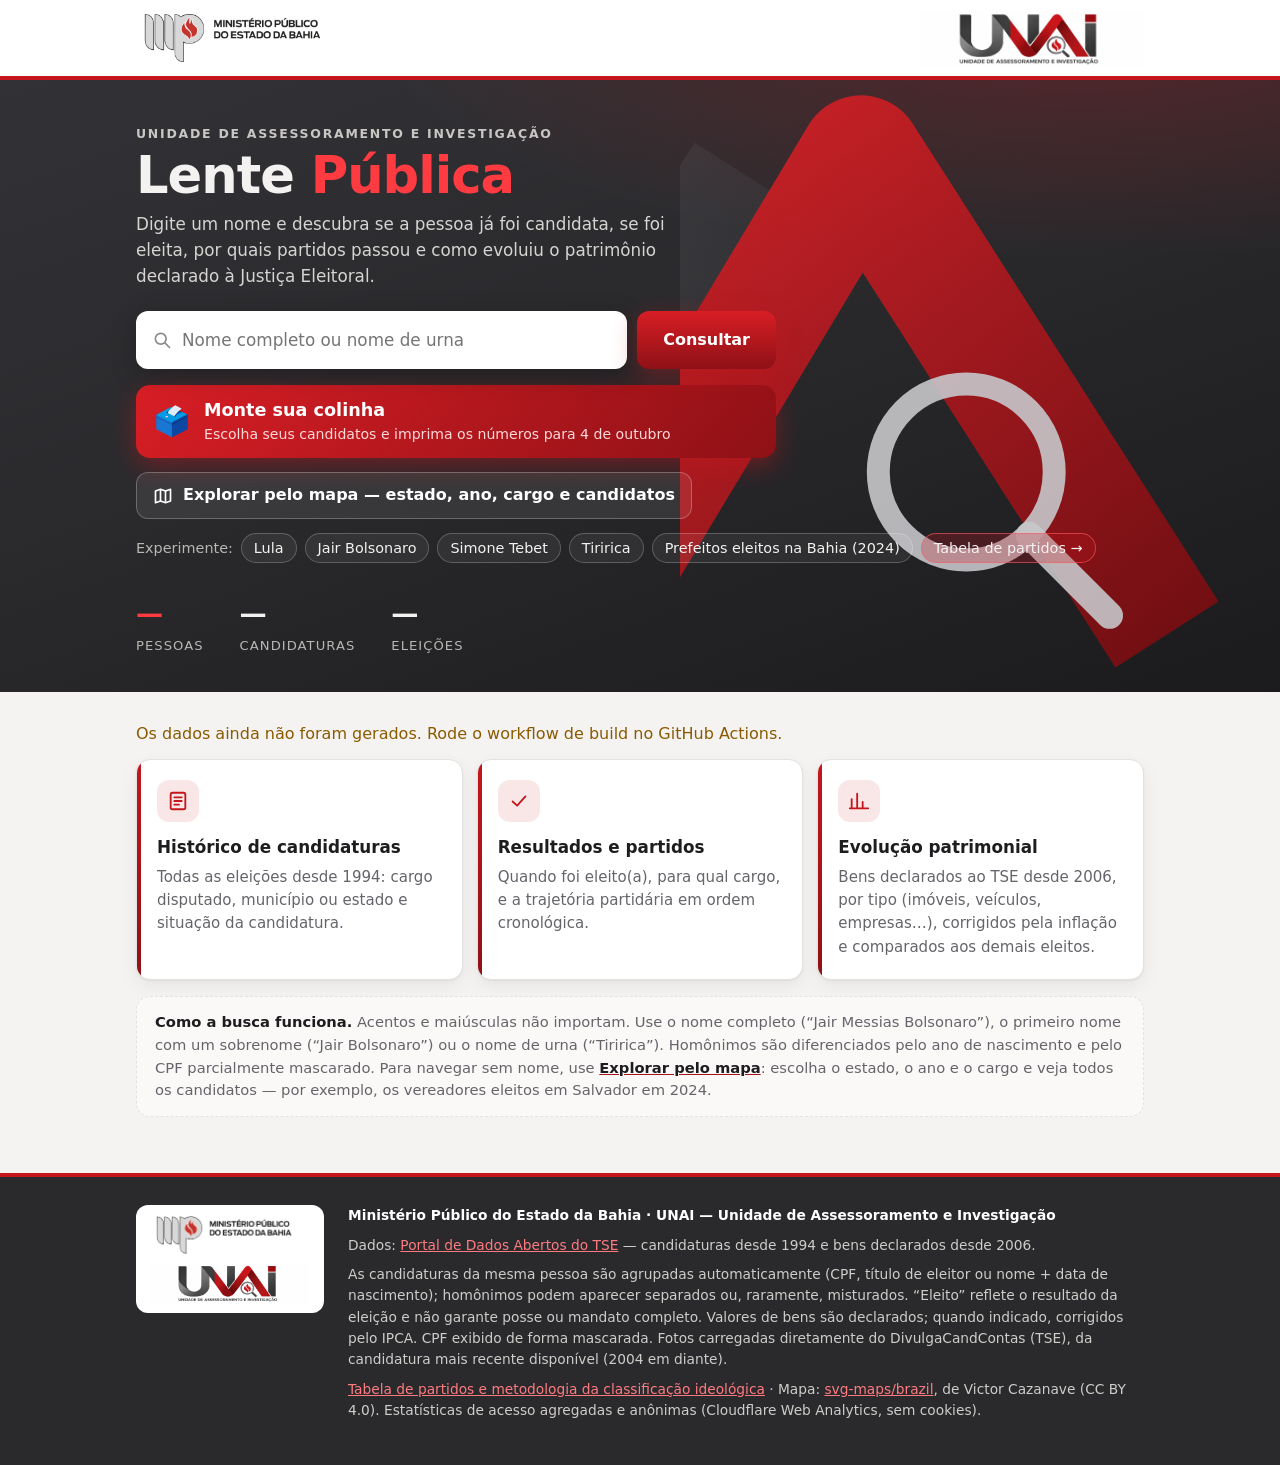
==== commit 9f5ddd28: "Estatísticas de acesso com Cloudflare Web Analytics (sem cookies) Co-Authored-By: Claude Opus 5.5 <n" ====
--- a/site/index.html
+++ b/site/index.html
@@ -124,11 +124,13 @@
           ou mandato completo. Valores de bens são declarados; quando indicado, corrigidos pelo IPCA. CPF exibido de forma mascarada.
           Fotos carregadas diretamente do DivulgaCandContas (TSE), da candidatura mais recente disponível (2004 em diante).</p>
         <p><a href="#partidos=1">Tabela de partidos e metodologia da classificação ideológica</a> ·
-          Mapa: <a href="https://github.com/VictorCazanave/svg-maps" target="_blank" rel="noopener">svg-maps/brazil</a>, de Victor Cazanave (CC BY 4.0).</p>
+          Mapa: <a href="https://github.com/VictorCazanave/svg-maps" target="_blank" rel="noopener">svg-maps/brazil</a>, de Victor Cazanave (CC BY 4.0).
+          Estatísticas de acesso agregadas e anônimas (Cloudflare Web Analytics, sem cookies).</p>
       </div>
     </div>
   </footer>
 
   <script src="app.js"></script>
+  <!-- Cloudflare Web Analytics (estatísticas agregadas, sem cookies) --><script type="module" src="https://static.cloudflareinsights.com/beacon.min.js" data-cf-beacon='{"token": "769c4a37105741e1963e0ae988e06894"}'></script><!-- End Cloudflare Web Analytics -->
 </body>
 </html>
--- a/site/style.css
+++ b/site/style.css
@@ -39,6 +39,8 @@
 }
 
 * { box-sizing: border-box; }
+/* Garante que o atributo hidden sempre esconda, mesmo em elementos com display definido (ex.: .cand usa grid) */
+[hidden] { display: none !important; }
 html { scroll-behavior: smooth; }
 body {
   margin: 0;
@@ -154,35 +156,73 @@
 .barra-colinha { position: sticky; bottom: 10px; z-index: 5; display: flex; flex-wrap: wrap; justify-content: space-between; align-items: center; gap: 10px;
   padding: 10px 14px; border-radius: 14px; background: var(--grafite); color: #fff; box-shadow: 0 10px 30px rgba(0, 0, 0, .3); margin-top: 14px; }
 
+/* Colinha — filtro por espectro do partido (cores neutras, sem associação partidária) */
+.chips-espectro { display: flex; flex-wrap: wrap; gap: 8px; }
+.chip-esp, .chip-esp-todos { font: inherit; font-size: .9rem; font-weight: 600; padding: 7px 14px; border-radius: 999px; cursor: pointer;
+  border: 2px solid var(--line); background: var(--surface); color: var(--muted); transition: all .12s; }
+.chip-esp[aria-pressed="true"] { color: var(--ink); border-color: var(--grafite-2); background: var(--surface-2); }
+.chip-esp[aria-pressed="true"]::before { content: "✓ "; }
+.chip-esp-todos { border-style: dashed; }
+.esp-0 { --c: #7b6fc9; } .esp-1 { --c: #a79fdb; } .esp-2 { --c: #9a9a9f; } .esp-3 { --c: #86aed0; } .esp-4 { --c: #4f86b8; } .esp-5 { --c: #c9c6c0; }
+.chip-esp[aria-pressed="true"] { box-shadow: inset 0 -3px 0 var(--c); }
+.resumo-filtro { margin: 10px 0 0; font-size: .95rem; }
+.resumo-filtro b { color: var(--vermelho); }
+.cont-vaga.filtrado { color: var(--vermelho); font-weight: 700; }
+.tag-esp { display: inline-block; font-size: .7rem; padding: 0 6px; border-radius: 999px; border: 1px solid var(--c); color: var(--muted); margin-left: 2px; }
+
+/* Redes sociais e links para a página oficial no TSE */
+.redes { display: inline-flex; flex-wrap: wrap; gap: 4px; vertical-align: middle; }
+.rede { display: inline-grid; place-items: center; min-width: 24px; height: 22px; padding: 0 5px; border-radius: 6px; font-size: .68rem; font-weight: 800;
+  text-decoration: none; color: #fff; background: #6b6b70; line-height: 1; }
+.rede:hover { filter: brightness(1.15); }
+.rede-IG { background: linear-gradient(45deg, #f09433, #dc2743, #bc1888); } .rede-FB { background: #1877f2; } .rede-X { background: #111; }
+.rede-YT { background: #e00; } .rede-TT { background: #111; } .rede-in { background: #0a66c2; } .rede-TG { background: #229ed9; }
+.rede-WA { background: #25d366; } .rede-KW { background: #ff7a00; } .rede-SP { background: #1db954; } .rede-web { background: var(--grafite-2); }
+.links-topo { display: flex; flex-wrap: wrap; align-items: center; gap: 6px 12px; margin-top: 8px; font-size: .88rem; }
+.link-tse-topo, .link-tse, .cand-tse { color: var(--link); font-weight: 600; text-decoration: none; }
+.link-tse-topo:hover, .link-tse:hover, .cand-tse:hover { text-decoration: underline; }
+.link-tse { font-size: .78rem; }
+.cand-links { display: flex; flex-wrap: wrap; align-items: center; gap: 4px 10px; margin-top: 4px; }
+.cand-tse { font-size: .75rem; }
+.cand-links .rede { min-width: 20px; height: 18px; font-size: .6rem; }
+
 /* Colinha — folha para impressão */
-.colinha-folha { max-width: 720px; margin: 14px auto; background: #fff; color: #111; border: 2px dashed #999; border-radius: 12px; padding: 22px 24px; }
-.colinha-cab { display: flex; flex-wrap: wrap; justify-content: space-between; align-items: baseline; gap: 6px; border-bottom: 3px solid #111; padding-bottom: 8px; }
-.colinha-cab strong { font-size: 1.5rem; letter-spacing: .06em; }
-.colinha-cab span { font-size: .9rem; }
-.colinha-ordem { margin: 10px 0; font-size: .92rem; }
-.colinha-tab { width: 100%; border-collapse: collapse; }
-.colinha-tab td { border-bottom: 1px solid #ccc; padding: 10px 6px; vertical-align: middle; white-space: normal; }
-.colinha-tab .c-cargo { font-weight: 700; width: 30%; }
-.colinha-tab .c-desc { font-size: .92rem; }
-.colinha-tab .vazio { color: #888; }
-.digitos { display: inline-flex; gap: 4px; }
-.digitos i { font-style: normal; display: grid; place-items: center; width: 30px; height: 38px; border: 2px solid #111; border-radius: 6px;
-  font-size: 1.4rem; font-weight: 800; font-family: ui-monospace, "Consolas", monospace; }
-.colinha-avisos { margin: 12px 0 6px; padding-left: 18px; font-size: .82rem; }
-.colinha-rodape { font-size: .72rem; color: #666; border-top: 1px solid #ddd; padding-top: 6px; }
+/* Cartão de bolso: 90 mm de largura, altura conforme o conteúdo (~10 cm); mesmo tamanho na tela e na impressão */
+.colinha-recorte { width: 90mm; margin: 14px auto 2px; font-size: 8pt; color: #777; }
+.colinha-folha {
+  width: 90mm; margin: 0 auto 14px; box-sizing: border-box; background: #fff; color: #111;
+  border: 1.5px dashed #888; border-radius: 3mm; padding: 4mm 4.5mm; font-size: 8.5pt; line-height: 1.25;
+  display: flex; flex-direction: column;
+}
+.colinha-cab { display: flex; justify-content: space-between; align-items: baseline; gap: 2mm; border-bottom: 2px solid #111; padding-bottom: 1.5mm; }
+.colinha-cab strong { font-size: 12pt; letter-spacing: .04em; }
+.colinha-cab span { font-size: 8pt; white-space: nowrap; }
+.colinha-ordem { margin: 1.8mm 0 1mm; font-size: 7.5pt; }
+.cl-lista { flex: 1; display: flex; flex-direction: column; }
+.cl-linha { display: grid; grid-template-columns: 1fr auto; grid-template-areas: "cargo num" "nome num"; align-items: center;
+  column-gap: 2mm; padding: 1.6mm 0; border-bottom: 1px solid #ccc; }
+.cl-cargo { grid-area: cargo; font-weight: 800; font-size: 8.5pt; text-transform: uppercase; letter-spacing: .02em; }
+.cl-nome { grid-area: nome; font-size: 7.5pt; overflow: hidden; text-overflow: ellipsis; white-space: nowrap; }
+.cl-nome .vazio { color: #999; }
+.cl-linha .digitos { grid-area: num; }
+.digitos { display: inline-flex; gap: 1mm; }
+.digitos i { font-style: normal; display: grid; place-items: center; width: 5.8mm; height: 7.4mm; border: 1.5px solid #111; border-radius: 1mm;
+  font-size: 12pt; font-weight: 800; font-family: ui-monospace, "Consolas", monospace; }
+.colinha-rodape { margin-top: 2mm; font-size: 6.2pt; color: #555; line-height: 1.3; }
 
 @media print {
+  @page { size: A4; margin: 12mm; }
   body { background: #fff; }
   body.modo-colinha .barra-marca, body.modo-colinha .hero, body.modo-colinha .rodape, body.modo-colinha .nao-imprimir,
   body.modo-colinha #status, body.modo-colinha #inicio { display: none !important; }
-  body.modo-colinha .colinha-folha { border: 1px dashed #999; margin: 0 auto; box-shadow: none; }
+  body.modo-colinha .conteudo { padding: 0; min-height: 0; }
+  body.modo-colinha .colinha-recorte, body.modo-colinha .colinha-folha { margin-left: 0; }
+  body.modo-colinha .colinha-folha { box-shadow: none; break-inside: avoid; }
   .digitos i { -webkit-print-color-adjust: exact; print-color-adjust: exact; }
 }
 @media (max-width: 560px) {
   .cand { grid-template-columns: 38px 1fr auto; }
   .cand-ficha { grid-column: 2; }
-  .colinha-tab .c-cargo { width: auto; }
-  .digitos i { width: 24px; height: 32px; font-size: 1.1rem; }
 }
 
 /* Botão "Explorar pelo mapa" (capa) */
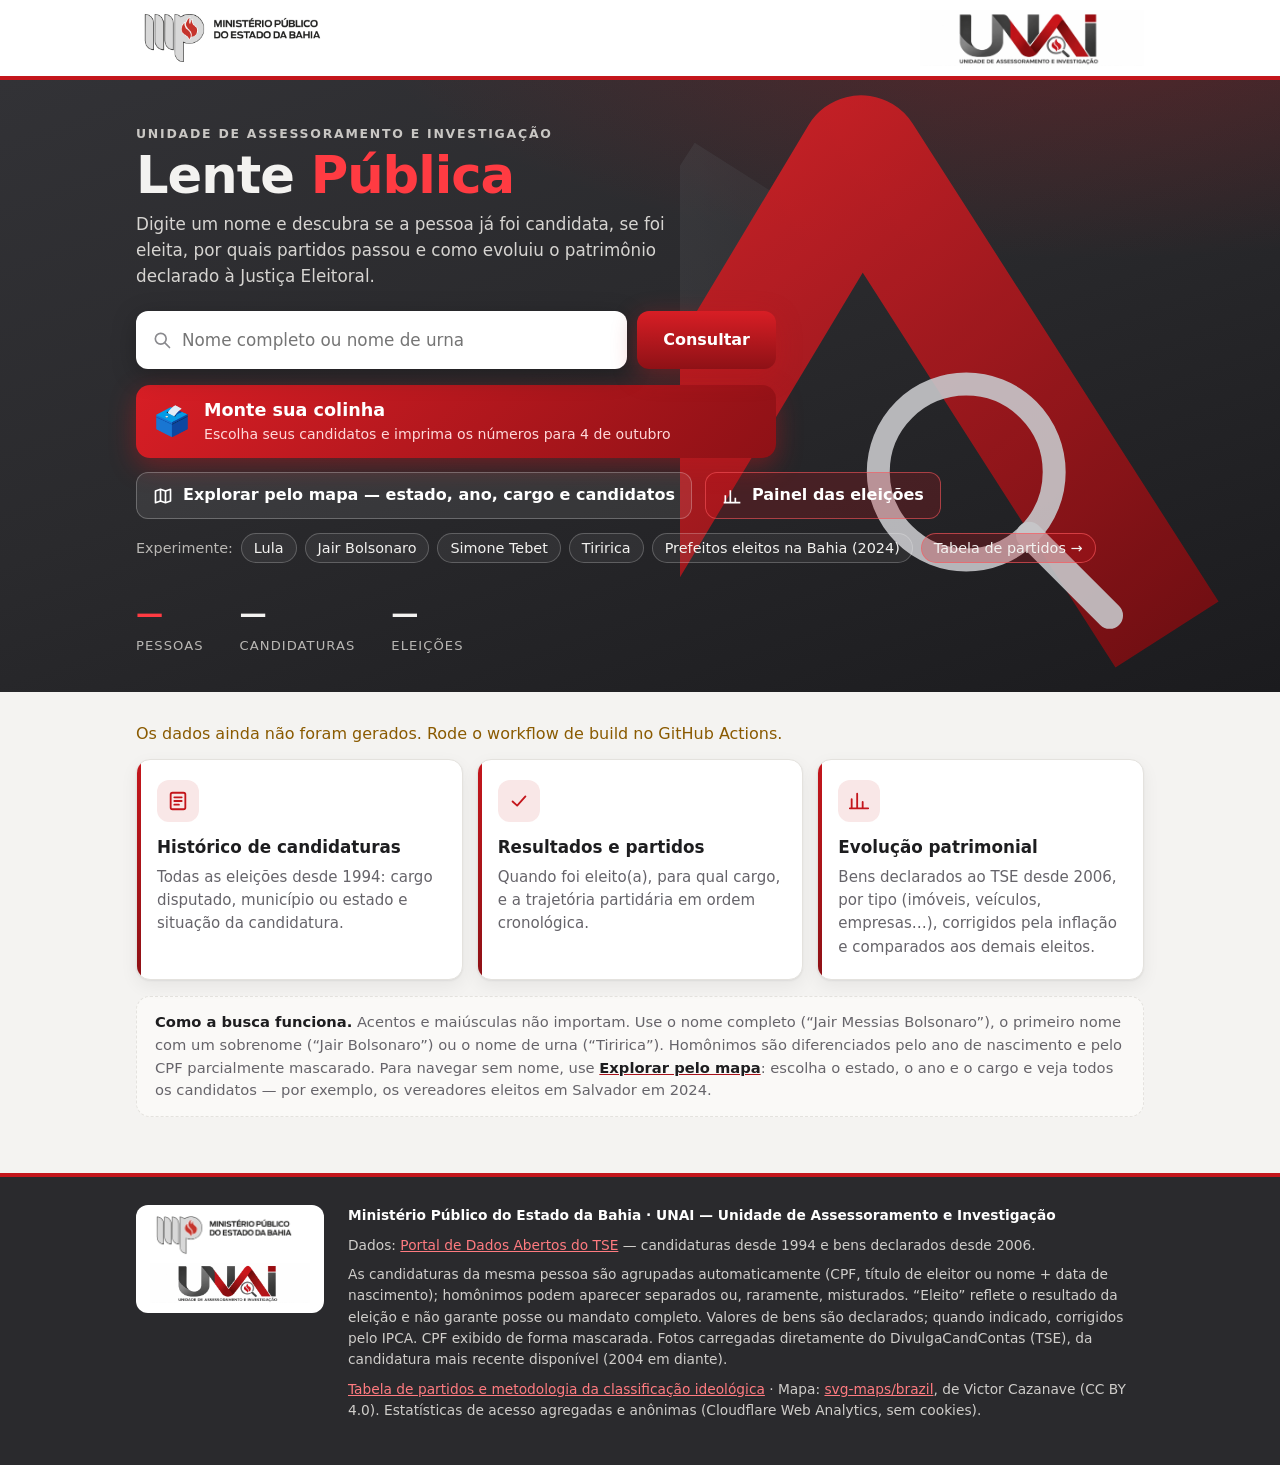
==== commit 1ab2486c: "Painel das eleições, versão 2: mapa político e análises mais completas - Mapa coroplético com o viés" ====
--- a/site/index.html
+++ b/site/index.html
@@ -57,6 +57,10 @@
       <a href="#explorar=1" class="botao-mapa">
         <svg viewBox="0 0 24 24" aria-hidden="true"><path d="M9 4 3 6v14l6-2 6 2 6-2V4l-6 2-6-2Z"/><path d="M9 4v14M15 6v14"/></svg>
         Explorar pelo mapa — estado, ano, cargo e candidatos
+      </a>
+      <a href="painel.html" class="botao-mapa botao-painel">
+        <svg viewBox="0 0 24 24" aria-hidden="true"><path d="M4 20V11M10 20V5M16 20v-6M22 20H2"/></svg>
+        Painel das eleições
       </a>
       <p class="exemplos">Experimente:
         <a href="#q=Luiz Inácio Lula da Silva">Lula</a>
--- a/site/style.css
+++ b/site/style.css
@@ -165,7 +165,31 @@
 .chip-esp-todos { border-style: dashed; }
 .esp-0 { --c: #7b6fc9; } .esp-1 { --c: #a79fdb; } .esp-2 { --c: #9a9a9f; } .esp-3 { --c: #86aed0; } .esp-4 { --c: #4f86b8; } .esp-5 { --c: #c9c6c0; }
 .chip-esp[aria-pressed="true"] { box-shadow: inset 0 -3px 0 var(--c); }
+/* Gráfico de distribuição por espectro (barra 100%) */
+.grafico-espectro { margin-top: 14px; }
+.grafico-espectro svg { width: 100%; height: 34px; display: block; border-radius: 8px; overflow: hidden; }
+.grafico-espectro .seg { cursor: pointer; transition: opacity .15s; }
+.grafico-espectro .seg rect { stroke: var(--surface); stroke-width: 2; vector-effect: non-scaling-stroke; }
+.barra-esp { position: relative; }
+.rotulos-esp { position: absolute; inset: 0; pointer-events: none; }
+.rotulos-esp span { position: absolute; top: 0; height: 100%; display: grid; place-items: center; color: #fff; font-weight: 800; font-size: .85rem;
+  text-shadow: 0 1px 2px rgba(0, 0, 0, .35); transition: opacity .15s; }
+.rotulos-esp span.apagado { opacity: .35; }
+.rotulos-esp .esp-1, .rotulos-esp .esp-3, .rotulos-esp .esp-5 { color: #1d1d1f; text-shadow: none; }
+.grafico-espectro .seg:hover rect { filter: brightness(1.08); }
+.grafico-espectro .seg:focus { outline: none; }
+.grafico-espectro .seg:focus rect { stroke: var(--ink); stroke-width: 3; }
+.grafico-espectro .apagado { opacity: .22; }
+.legenda-esp { display: flex; flex-wrap: wrap; gap: 4px 14px; margin-top: 8px; font-size: .84rem; }
+.legenda-esp span { display: inline-flex; align-items: center; gap: 5px; cursor: pointer; transition: opacity .15s; }
+.legenda-esp span.apagado { opacity: .4; }
+.legenda-esp i { width: 11px; height: 11px; border-radius: 3px; background: var(--c); display: inline-block; }
+.legenda-esp small { color: var(--muted); }
 .resumo-filtro { margin: 10px 0 0; font-size: .95rem; }
+.aviso-turno { margin: 10px 0 0; padding: 10px 14px; border-radius: 10px; background: rgba(232, 163, 23, .14); border: 1px solid rgba(232, 163, 23, .45); }
+.selo.turno { background: rgba(232, 163, 23, .18); color: #8a5a00; border: 1px solid rgba(232, 163, 23, .5); }
+@media (prefers-color-scheme: dark) { .selo.turno { color: #f0c060; } }
+.votos-cel { font-size: .78rem; margin-top: 2px; }
 .resumo-filtro b { color: var(--vermelho); }
 .cont-vaga.filtrado { color: var(--vermelho); font-weight: 700; }
 .tag-esp { display: inline-block; font-size: .7rem; padding: 0 6px; border-radius: 999px; border: 1px solid var(--c); color: var(--muted); margin-left: 2px; }
@@ -233,6 +257,8 @@
 }
 .botao-mapa:hover { background: rgba(196, 22, 28, .35); border-color: rgba(255, 90, 95, .7); }
 .botao-mapa svg { width: 20px; height: 20px; fill: none; stroke: currentColor; stroke-width: 2; stroke-linejoin: round; }
+.botao-painel { margin-left: 8px; background: rgba(196, 22, 28, .22); border-color: rgba(255, 90, 95, .55); }
+@media (max-width: 640px) { .botao-painel { margin-left: 0; } }
 
 /* Explorar */
 .explorar-topo { display: flex; flex-wrap: wrap; align-items: center; justify-content: space-between; gap: 8px 16px; margin-bottom: 16px; }
@@ -518,3 +544,30 @@
 @media (prefers-reduced-motion: reduce) {
   *, *::before, *::after { animation: none !important; transition: none !important; scroll-behavior: auto !important; }
 }
+
+/* Explicação da situação da candidatura ("entenda") */
+tr:has(+ tr.explica-linha) td { border-bottom: 0; }
+tr.explica-linha td { padding-top: 0; }
+tr.explica-linha.problema td:first-child { box-shadow: inset 4px 0 0 var(--vermelho); }
+.explica { font-size: .86rem; border: 1px solid var(--line); border-radius: 10px; background: var(--surface-2); }
+.explica summary { cursor: pointer; padding: 7px 10px; display: flex; align-items: center; gap: 8px; list-style: none; color: var(--ink, inherit); }
+.explica summary::-webkit-details-marker { display: none; }
+.explica .ico-info { flex: none; display: grid; place-items: center; width: 18px; height: 18px; border-radius: 50%;
+  background: var(--vermelho); color: #fff; font: 700 .72rem/1 Georgia, serif; font-style: italic; }
+tr.explica-linha:not(.problema) .ico-info { background: var(--muted); }
+.explica .mais { margin-left: auto; flex: none; font-size: .78rem; color: var(--vermelho); font-weight: 600; white-space: nowrap; }
+.explica .mais::after { content: " ▾"; }
+.explica[open] .mais::after { content: " ▴"; }
+.explica-lista { margin: 0; padding: 4px 14px 10px 30px; display: grid; gap: 6px; line-height: 1.45; }
+.explica-lista ul { margin: 4px 0 0; padding-left: 18px; }
+.explica-lista li.coletivo { background: rgba(196, 22, 28, .07); border-radius: 8px; padding: 6px 8px; list-style: none; margin-left: -16px; }
+@media print { .explica { break-inside: avoid; } }
+tr.explica-linha td { white-space: normal; }
+tr.explica-linha:hover { background: none; }
+/* Em telas estreitas a tabela rola na horizontal: a explicação fica presa à esquerda e cabe na tela */
+.explica { position: sticky; left: 0; max-width: min(900px, calc(100vw - 92px)); }
+#ir-restricoes { cursor: pointer; font-family: inherit; }
+#ir-restricoes:hover { background: rgba(196, 22, 28, .2); }
+.cand-explica { display: block; font-size: .74rem; line-height: 1.35; color: var(--muted); margin-top: 2px; }
+@media print { .cand-explica { display: none; } }
+.votos-cel { white-space: normal; min-width: 190px; }
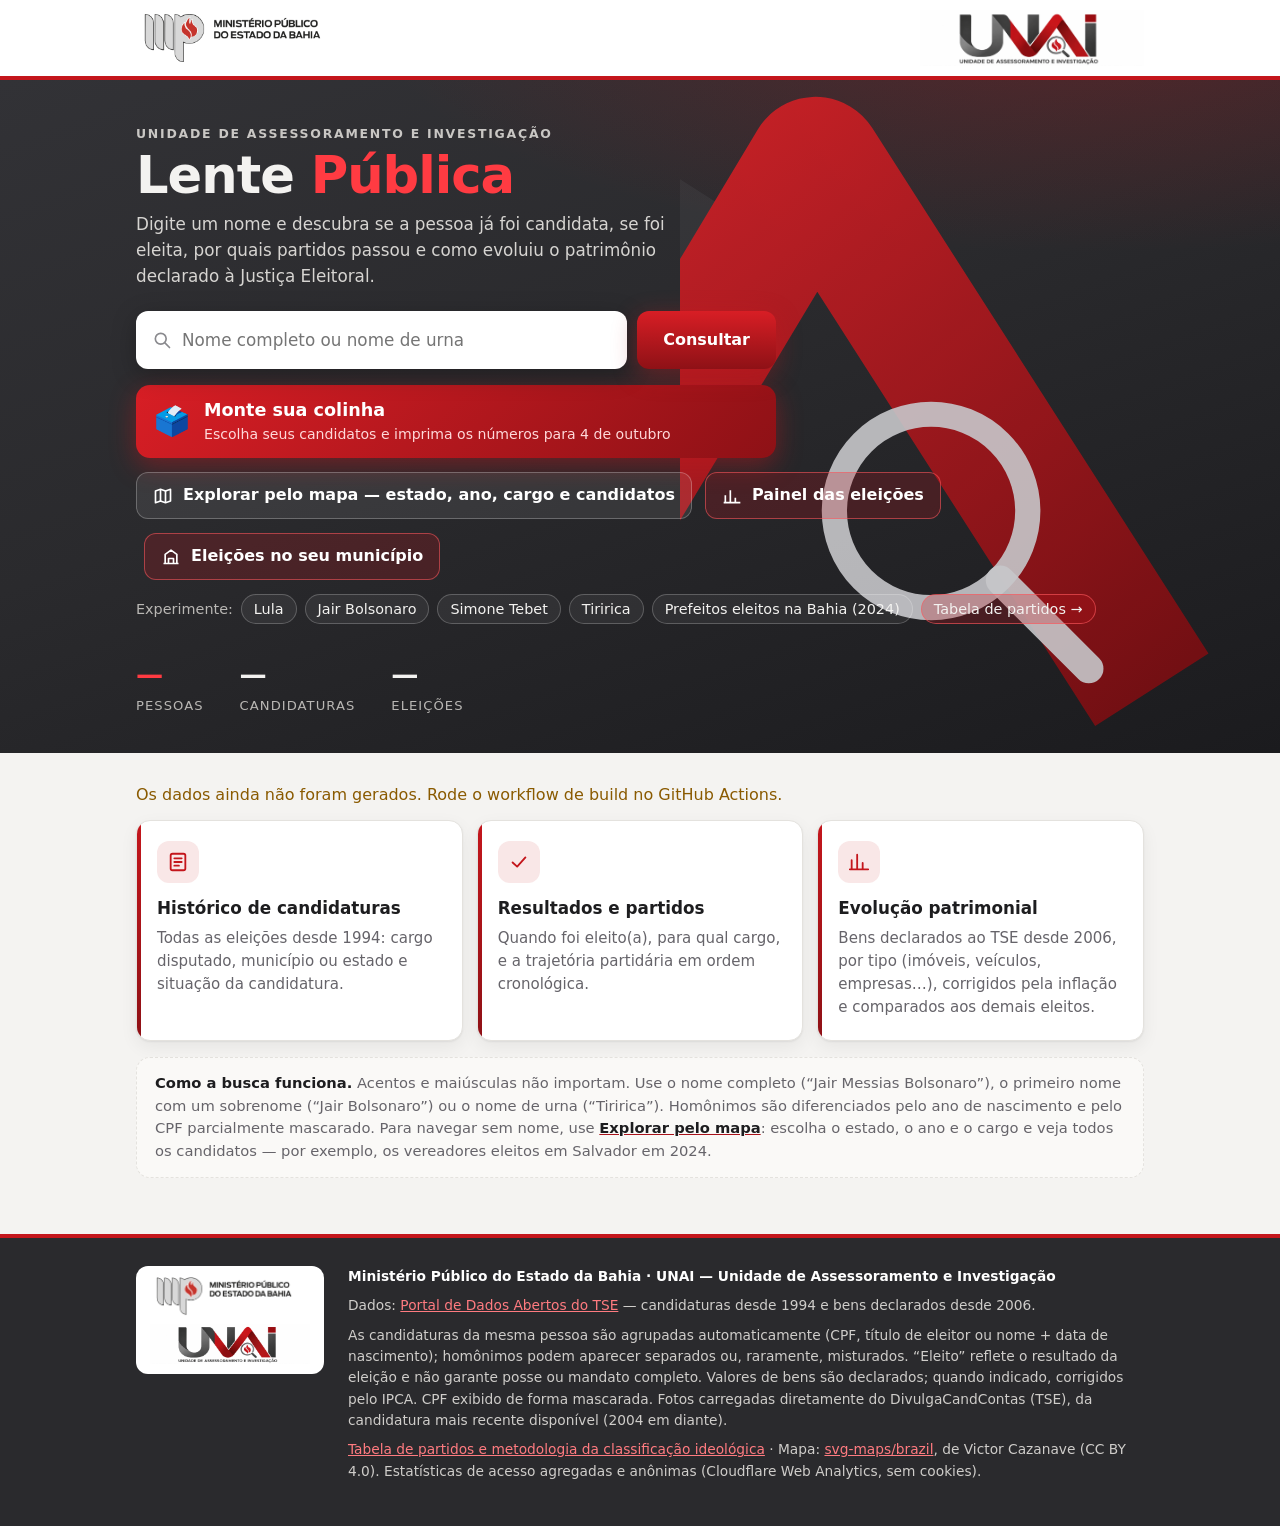
==== commit 9c95f5b2: "Eleições no município: nova página (municipio.html) e botão na página inicial Mapa do estado -> list" ====
--- a/site/index.html
+++ b/site/index.html
@@ -61,6 +61,10 @@
       <a href="painel.html" class="botao-mapa botao-painel">
         <svg viewBox="0 0 24 24" aria-hidden="true"><path d="M4 20V11M10 20V5M16 20v-6M22 20H2"/></svg>
         Painel das eleições
+      </a>
+      <a href="municipio.html" class="botao-mapa botao-painel">
+        <svg viewBox="0 0 24 24" aria-hidden="true"><path d="M3 21h18M5 21V10l7-5 7 5v11M9 21v-6h6v6"/></svg>
+        Eleições no seu município
       </a>
       <p class="exemplos">Experimente:
         <a href="#q=Luiz Inácio Lula da Silva">Lula</a>
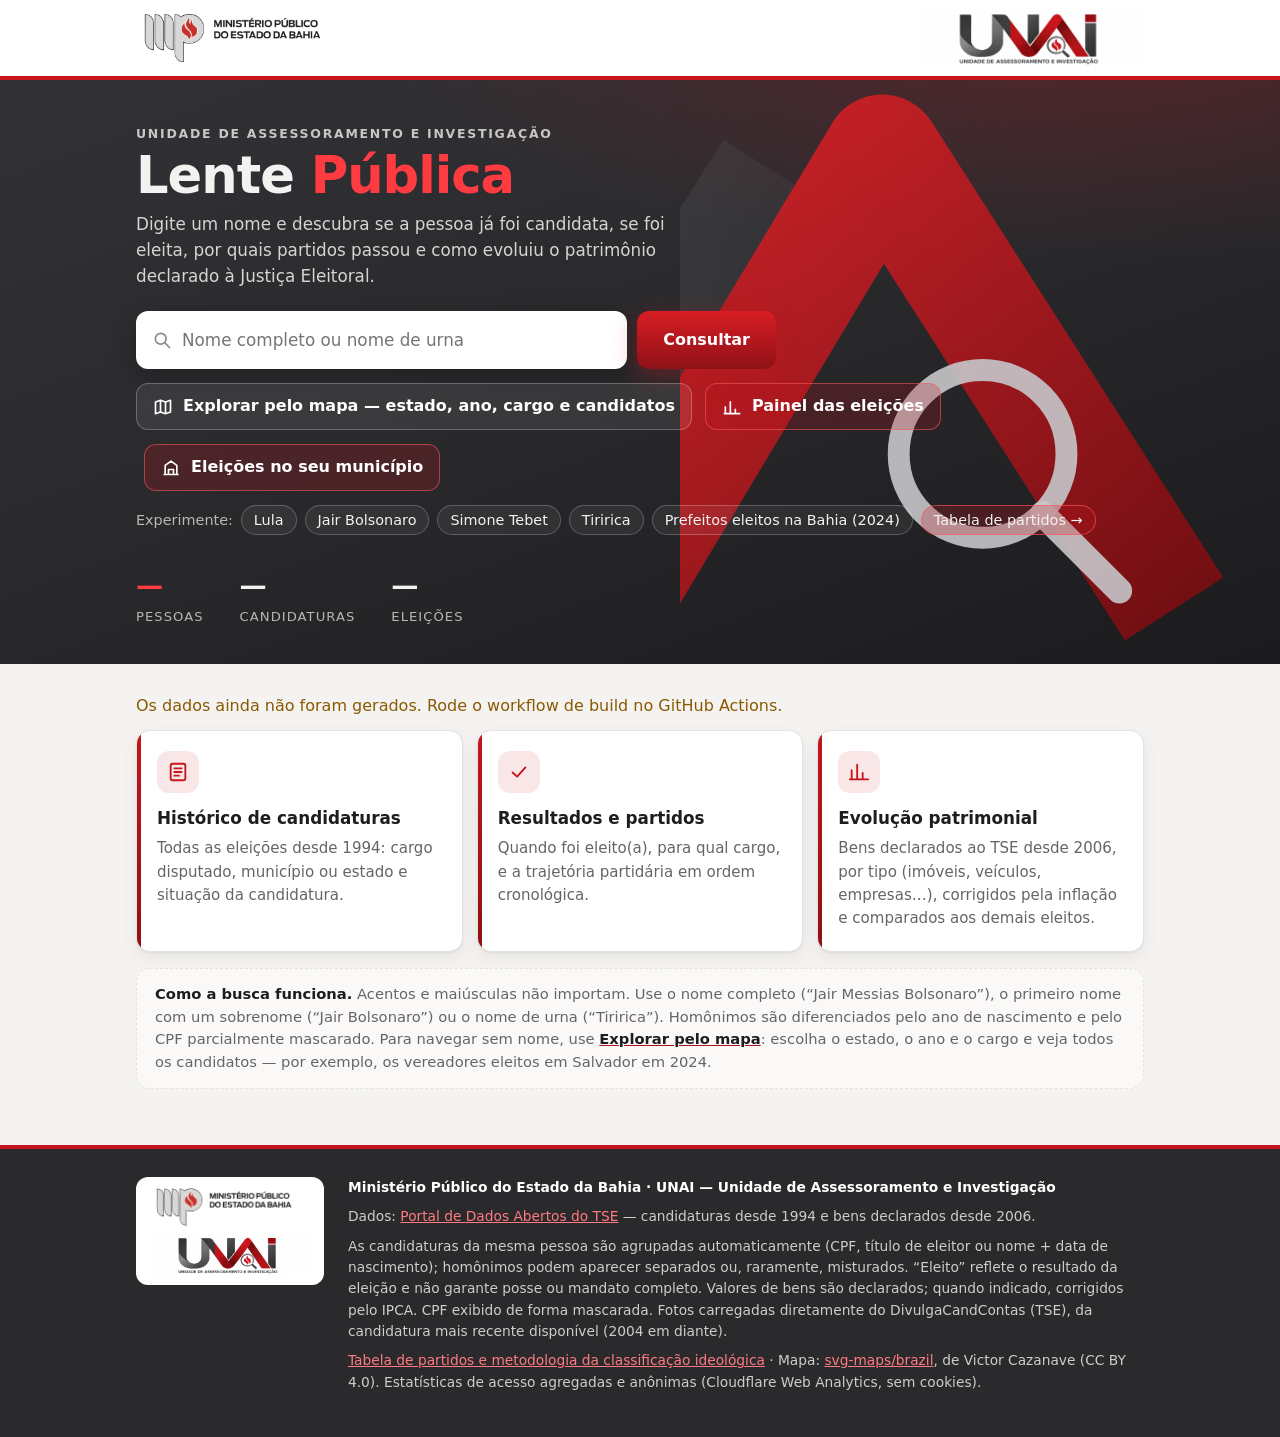
==== commit ea76381a: "Colinha desativada após as eleições de 2026, com a lógica documentada; dados do 2º turno - scripts/b" ====
--- a/site/index.html
+++ b/site/index.html
@@ -50,7 +50,7 @@
         </label>
         <button type="submit">Consultar</button>
       </form>
-      <a href="#colinha=1" class="botao-colinha">
+      <a href="#colinha=1" class="botao-colinha" hidden>
         <span class="urna" aria-hidden="true">🗳️</span>
         <span><strong>Monte sua colinha</strong><small>Escolha seus candidatos e imprima os números para 4 de outubro</small></span>
       </a>
